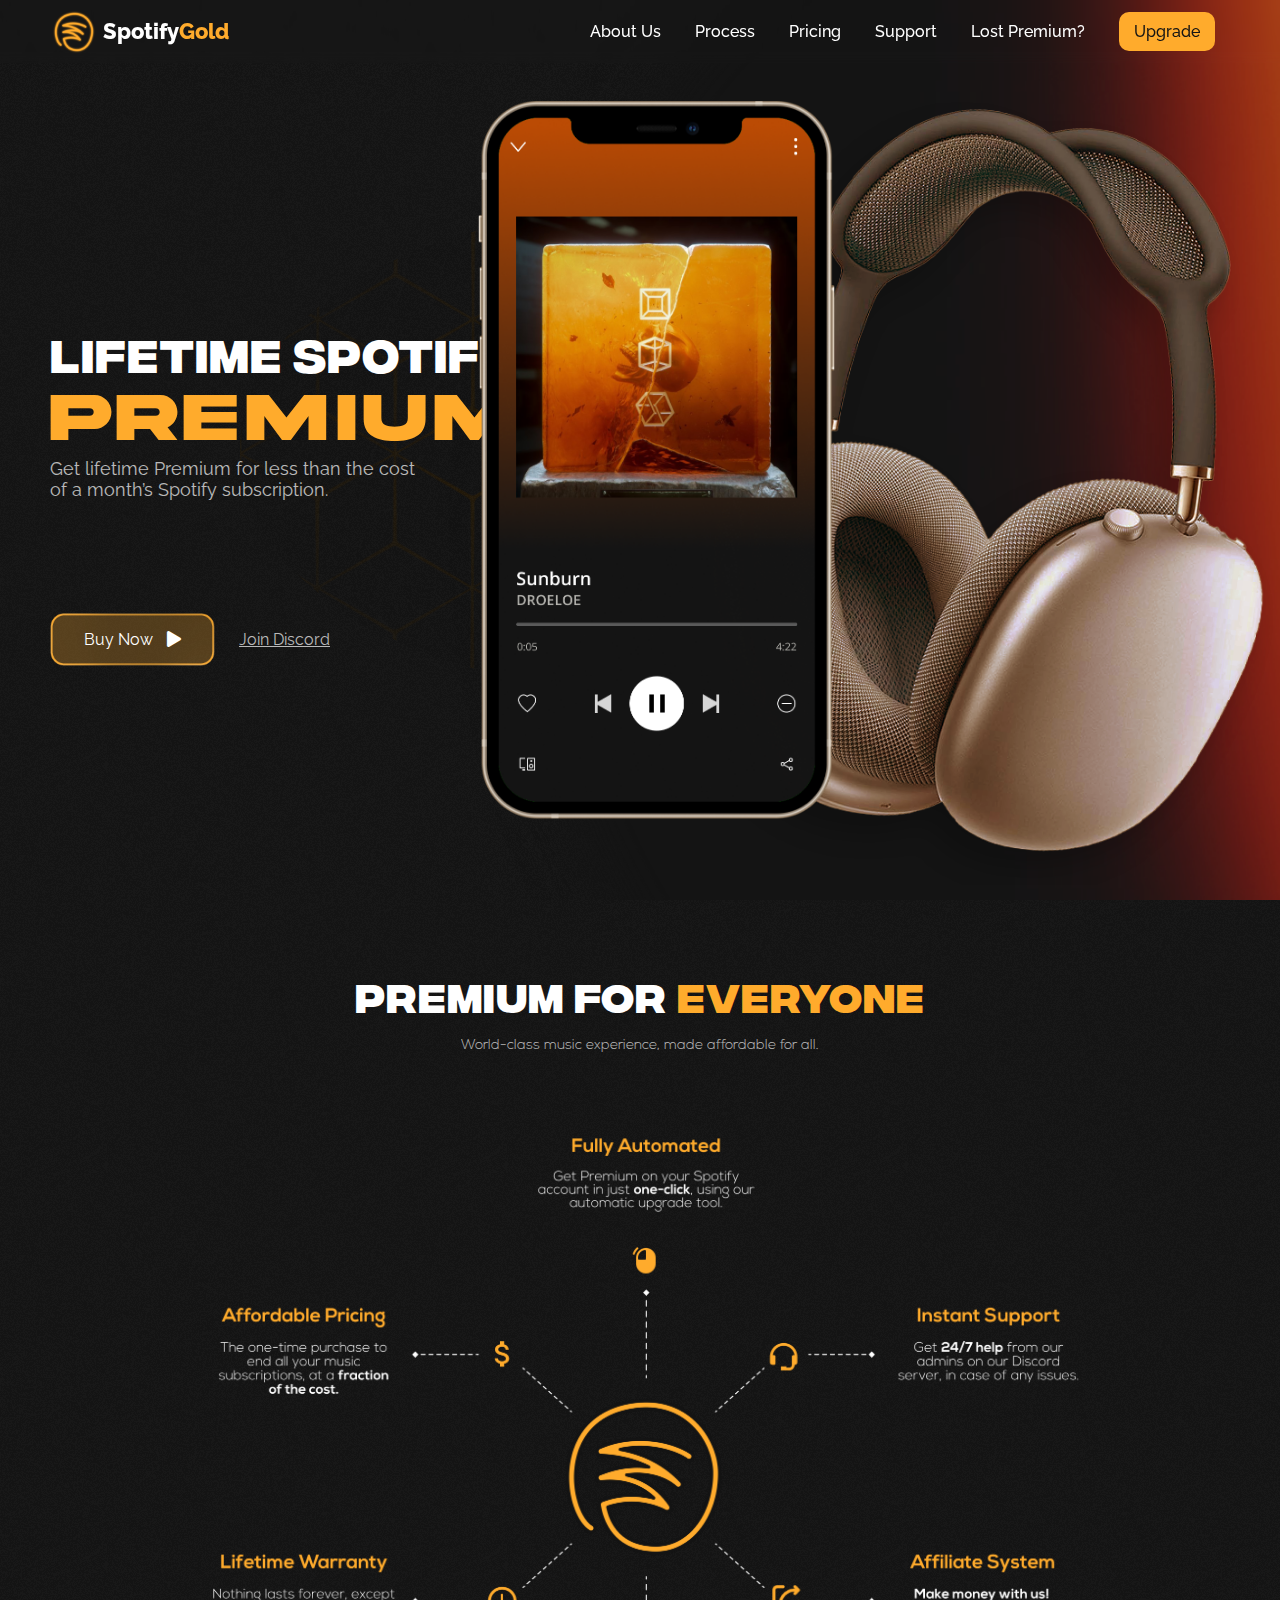
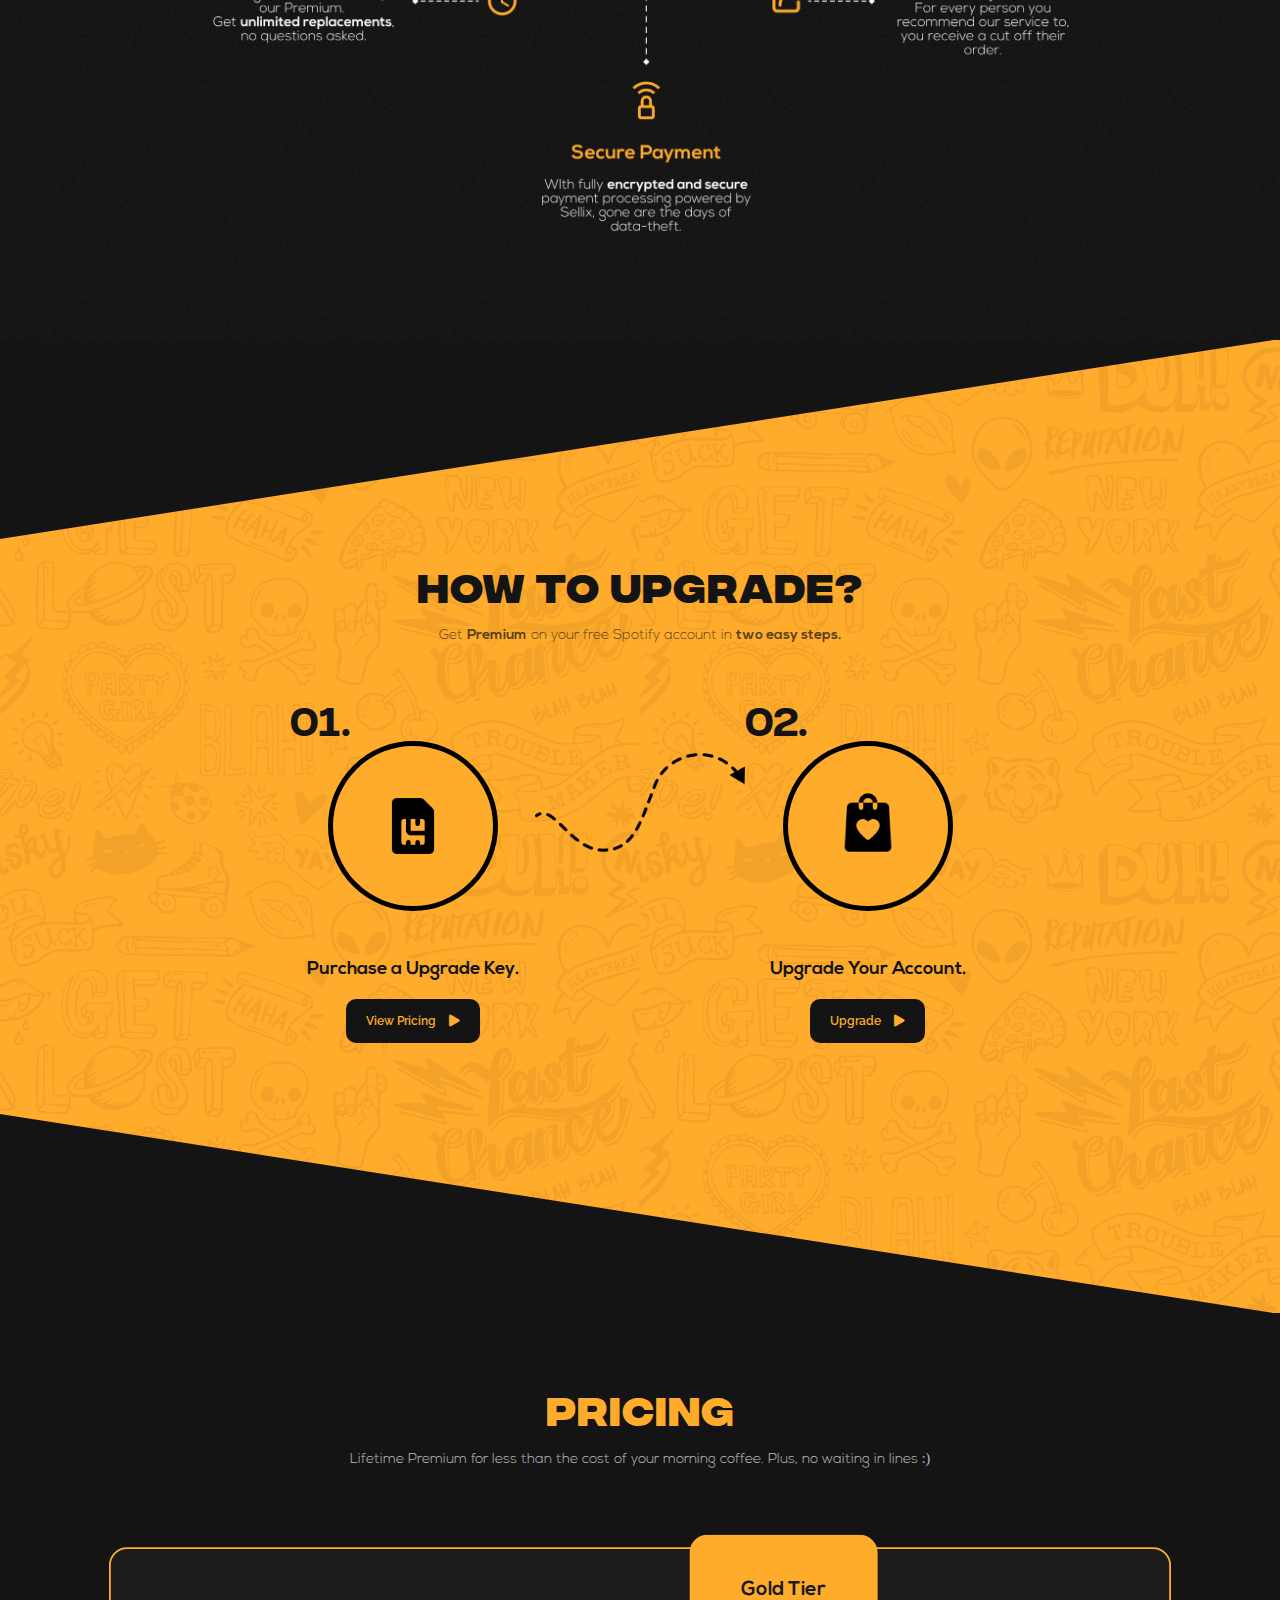
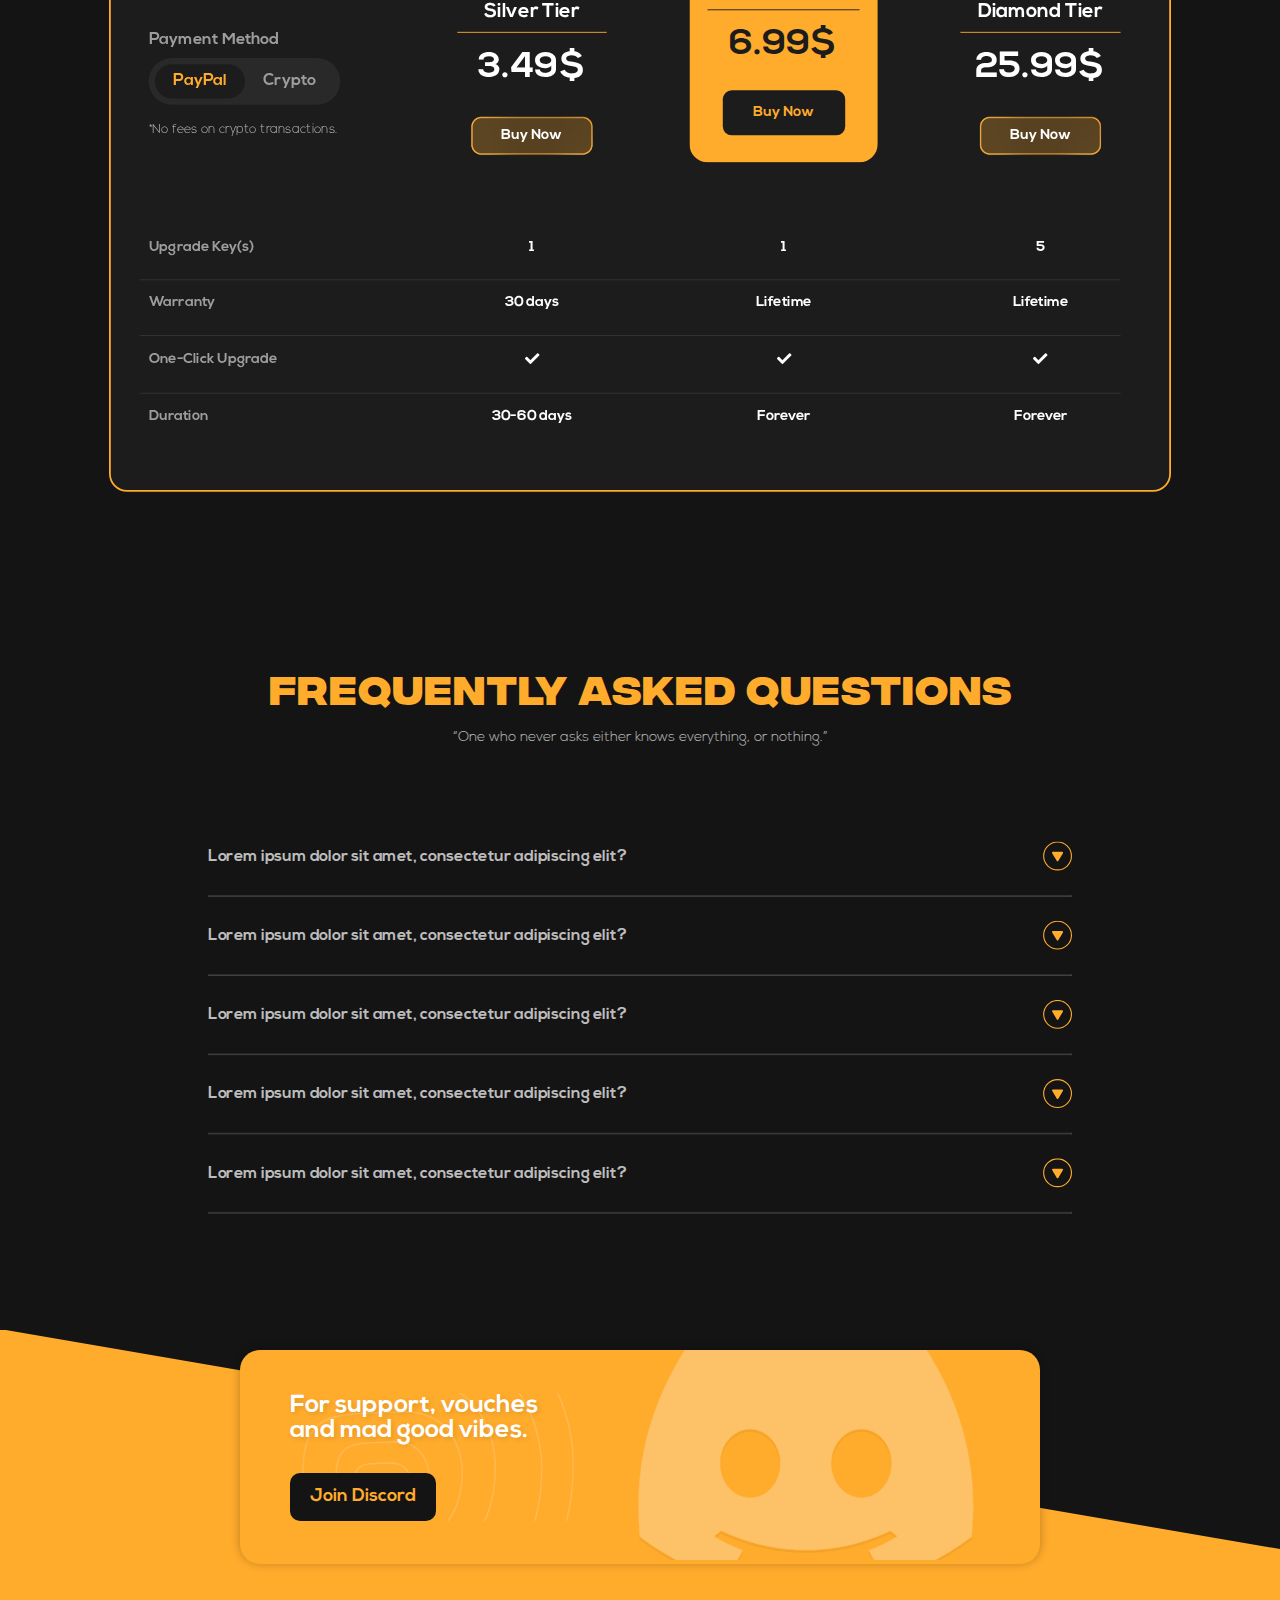
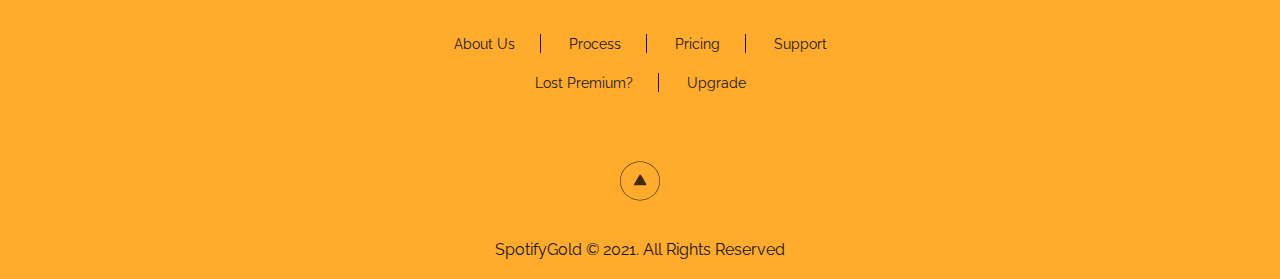
==== index.html @ 772d4c55 "Uploaded source code" ====
<!DOCTYPE html>
<html lang="en">
  <head>
    <meta charset="UTF-8" />
    <meta http-equiv="X-UA-Compatible" content="IE=edge" />
    <meta name="viewport" content="width=device-width, initial-scale=1.0" />
    <title>Landing page</title>
    <link rel="stylesheet" href="./style.css" />
    <link
      rel="stylesheet"
      href="https://cdnjs.cloudflare.com/ajax/libs/font-awesome/5.15.4/css/all.min.css"
      integrity="sha512-1ycn6IcaQQ40/MKBW2W4Rhis/DbILU74C1vSrLJxCq57o941Ym01SwNsOMqvEBFlcgUa6xLiPY/NS5R+E6ztJQ=="
      crossorigin="anonymous"
      referrerpolicy="no-referrer"
    />
    <script
      src="https://cdnjs.cloudflare.com/ajax/libs/jquery/3.6.0/jquery.min.js"
      integrity="sha512-894YE6QWD5I59HgZOGReFYm4dnWc1Qt5NtvYSaNcOP+u1T9qYdvdihz0PPSiiqn/+/3e7Jo4EaG7TubfWGUrMQ=="
      crossorigin="anonymous"
      referrerpolicy="no-referrer"
    ></script>
  </head>
  <body>
    <!-- <div class="loader">
      <div class="loader_inner"></div>
    </div> -->

    <header>
      <div class="wrapper">
        <div class="header">
          <div class="logo">
            <!-- ------- logo svg ------- -->
            <svg
              width="48"
              height="48"
              viewBox="0 0 48 48"
              fill="none"
              xmlns="http://www.w3.org/2000/svg"
              xmlns:xlink="http://www.w3.org/1999/xlink"
            >
              <rect width="48" height="48" fill="url(#pattern0)" />
              <defs>
                <pattern
                  id="pattern0"
                  patternContentUnits="objectBoundingBox"
                  width="1"
                  height="1"
                >
                  <use xlink:href="#image0" transform="scale(0.000925926)" />
                </pattern>
                <image
                  id="image0"
                  width="1080"
                  height="1080"
                  xlink:href="[data-uri]"
                />
              </defs>
            </svg>
            <!-- ---x--- logo svg ---x--- -->
            Spotify <span>Gold</span>
          </div>
          <ul>
            <li><a href="#section-2">About Us</a></li>
            <li><a href="#section-3">Process</a></li>
            <li><a href="#section-4">Pricing</a></li>
            <li><a href="#section-5">Support</a></li>
            <li><a href="./pages/replacement.html">Lost Premium?</a></li>
            <li>
              <a
                href="./pages/upgrade.html"
                class="btn blackText"
                style="color: #141414"
                >Upgrade</a
              >
            </li>
          </ul>
          <div class="bar-btns">
            <i class="fas fa-bars" id="open"></i>
            <i class="fas fa-times" id="close"></i>
          </div>
        </div>
      </div>
    </header>
    <section class="hero">
      <div class="magic"></div>
      <div class="wrapper landing">
        <div class="content">
          <h1>
            lifetime spotify<br />
            <span>premium</span>
          </h1>
          <p>
            Get lifetime Premium for less than the cost <br />
            of a month’s Spotify subscription.
          </p>
          <div class="btn-box">
            <a href="./pages/upgrade.html" class="btn2">
              buy now
              <i class="fas fa-play"></i>
            </a>
            <a href="" class="link">join discord</a>
          </div>
        </div>
        <div id="content">
          <img src="images/mockup.png" id="mockup" alt="" />
          <img src="images/headphone.png" id="headphones" alt="" />
          <div id="grains"></div>
        </div>
      </div>
    </section>
    <!-- <div class="breaker"></div> -->
    <section class="section-2" id="section-2">
      <div class="wrapper">
        <div class="section-header">
          <h2>premium for <span>everyone</span></h2>
          <p>World-class music experience, made affordable for all.</p>
        </div>
        <img class="replace-img" src="./images/About.png" alt="" />
        <div class="content">
          <img src="./images/section2-main.png" alt="" id="section2-logo" />
          <div class="item">
            <img src="./images/headphones.png" alt="" />
            <div class="text">
              <h6>Instant Support</h6>
              <p>
                Get <span>24/7 help</span> from our admins on our Discord
                server, in case of any issues.
              </p>
            </div>
          </div>
          <div class="item">
            <img src="./images/share.png" alt="" />
            <div class="text">
              <h6>Affiliate System</h6>
              <p>
                <span>Make money with us!</span> For every person you recommend
                our service to, you receive a cut off their order.
              </p>
            </div>
          </div>
          <div class="item">
            <img src="./images/block.png" alt="" />
            <div class="text">
              <h6>Secure Payment</h6>
              <p>
                WIth fully <span>encrypted and secure</span> payment processing
                powered by Sellix, gone are the days of data-theft.
              </p>
            </div>
          </div>
          <div class="item">
            <img src="./images/clock.png" alt="" />
            <div class="text">
              <h6>Lifetime Warranty</h6>
              <p>
                Nothing lasts forever, except our Premium. Get
                <span>unlimited replacements,</span> no questions asked.
              </p>
            </div>
          </div>
          <div class="item">
            <img src="./images/dollar.png" alt="" />
            <div class="text">
              <h6>Affordable Pricing</h6>
              <p>
                The one-time purchase to end all your music subscriptions, at a
                <span>fraction of the cost.</span>
              </p>
            </div>
          </div>
          <div class="item">
            <img src="./images/mouse.png" alt="" />

            <div class="text">
              <h6>Fully Automated</h6>
              <p>
                Get Premium on your Spotify account in just
                <span>one-click,</span> using our automatic upgrade tool.
              </p>
            </div>
          </div>
        </div>
      </div>
    </section>
    <section class="section-3" id="section-3">
      <div class="wrapper">
        <div class="section-header">
          <h2>how to upgrade?</h2>
          <p>
            Get <span>Premium</span> on your free Spotify account in
            <span>two easy steps.</span>
          </p>
        </div>
        <div class="content">
          <div class="item">
            <span>01.</span>
            <div class="img-box">
              <img src="./images/SIM Card.png" alt="" />
            </div>
            <div class="text">
              <p>Purchase a Upgrade Key.</p>
              <a href="" class="btn3">
                View Pricing
                <i class="fas fa-play"></i>
              </a>
            </div>
          </div>
          <img id="arrow1" src="./images/Arrow 1.png" />
          <div class="item">
            <span>02.</span>
            <div class="img-box">
              <img src="./images/Shopaholic.png" alt="" />
            </div>
            <div class="text">
              <p>Upgrade Your Account.</p>
              <a href="" class="btn3">
                Upgrade
                <i class="fas fa-play"></i>
              </a>
            </div>
          </div>
        </div>
      </div>
    </section>
    <section class="section-4" id="section-4">
      <div class="wrapper">
        <div class="section-header">
          <h2><span>pricing</span></h2>
          <p>
            Lifetime Premium for less than the cost of your morning coffee.
            Plus, no waiting in lines
            <span style="font-family: calibri">:)</span>
          </p>
        </div>
        <div class="content">
          <table>
            <tr>
              <td>
                <div class="method">
                  <p>Payment Method</p>
                  <div class="choose">
                    <p class="active">PayPal</p>
                    <p>Crypto</p>
                  </div>
                  <p class="fee">*No fees on crypto transactions.</p>
                </div>
              </td>
              <td>
                <div class="item paypal show">
                  <p>Silver Tier</p>
                  <span>3.49$</span>
                  <a href="" class="btn2">Buy Now</a>
                </div>
                <div class="item crypto">
                  <p>Silver Tier</p>
                  <span>0.001B</span>
                  <a href="" class="btn2">Buy Now</a>
                </div>
              </td>
              <td>
                <div class="item paypal active show">
                  <p>Gold Tier</p>
                  <span>6.99$</span>
                  <a href="" class="btn2">Buy Now</a>
                </div>
                <div class="item crypto active">
                  <p>Gold Tier</p>
                  <span>0.01B</span>
                  <a href="" class="btn2">Buy Now</a>
                </div>
              </td>
              <td>
                <div class="item paypal show">
                  <p>Diamond Tier</p>
                  <span>25.99$</span>
                  <a href="" class="btn2">Buy Now</a>
                </div>
                <div class="item crypto">
                  <p>Diamond Tier</p>
                  <span>0.1B</span>
                  <a href="" class="btn2">Buy Now</a>
                </div>
              </td>
            </tr>
            <tr>
              <td>Upgrade Key(s)</td>
              <td>1</td>
              <td>1</td>
              <td>5</td>
            </tr>
            <tr>
              <td>Warranty</td>
              <td>30 days</td>
              <td>Lifetime</td>
              <td>Lifetime</td>
            </tr>
            <tr>
              <td>One-Click Upgrade</td>
              <td>
                <i class="fas fa-check"></i>
              </td>
              <td>
                <i class="fas fa-check"></i>
              </td>
              <td>
                <i class="fas fa-check"></i>
              </td>
            </tr>
            <tr>
              <td>Duration</td>
              <td>30-60 days</td>
              <td>Forever</td>
              <td>Forever</td>
            </tr>
          </table>
        </div>
      </div>
    </section>
    <section class="section-5" id="section-5">
      <div class="wrapper">
        <div class="section-header">
          <h2><span>frequently asked questions</span></h2>
          <p>“One who never asks either knows everything, or nothing.”</p>
        </div>
        <div class="content">
          <div class="item">
            <div class="title">
              <p>Lorem ipsum dolor sit amet, consectetur adipiscing elit?</p>
              <div class="buttons dropDownBtns1">
                <svg
                  class="show"
                  width="37"
                  height="37"
                  viewBox="0 0 37 37"
                  fill="none"
                  xmlns="http://www.w3.org/2000/svg"
                >
                  <path
                    d="M18.0631 24.4936C18.4693 25.1724 19.4157 25.1724 19.8219 24.4936L25.7284 14.6217C26.1601 13.9002 25.6635 12.9644 24.849 12.9644L13.036 12.9644C12.2215 12.9644 11.7249 13.9002 12.1566 14.6217L18.0631 24.4936Z"
                    fill="#FFAB2C"
                  />
                  <circle
                    cx="18.9425"
                    cy="18.0575"
                    r="17.363"
                    stroke="#FFAB2C"
                    stroke-width="1.38904"
                  />
                </svg>
                <svg
                  width="37"
                  height="37"
                  viewBox="0 0 37 37"
                  fill="none"
                  xmlns="http://www.w3.org/2000/svg"
                >
                  <path
                    d="M19.8226 12.1544C19.4165 11.4756 18.47 11.4756 18.0639 12.1544L12.1573 22.0262C11.7256 22.7477 12.2222 23.6836 13.0367 23.6836H24.8498C25.6643 23.6836 26.1608 22.7477 25.7291 22.0262L19.8226 12.1544Z"
                    fill="#FFAB2C"
                  />
                  <circle
                    cx="18.9425"
                    cy="18.5907"
                    r="17.363"
                    stroke="#FFAB2C"
                    stroke-width="1.38904"
                  />
                </svg>
              </div>
            </div>
            <div id="myDropDown1" class="dropdown-content">
              <p>
                Lorem ipsum dolor sit amet, consectetur adipisicing elit. Odio,
                optio suscipit, ullam possimus vero quibusdam dignissimos, rem
                doloremque cum nobis minima alias sunt labore ratione id
                explicabo! Quasi, nostrum eligendi.
              </p>
            </div>
          </div>
          <hr class="faqBreak" />
          <div class="item">
            <div class="title">
              <p>Lorem ipsum dolor sit amet, consectetur adipiscing elit?</p>
              <div class="buttons dropDownBtns2">
                <svg
                  class="show"
                  width="37"
                  height="37"
                  viewBox="0 0 37 37"
                  fill="none"
                  xmlns="http://www.w3.org/2000/svg"
                >
                  <path
                    d="M18.0631 24.4936C18.4693 25.1724 19.4157 25.1724 19.8219 24.4936L25.7284 14.6217C26.1601 13.9002 25.6635 12.9644 24.849 12.9644L13.036 12.9644C12.2215 12.9644 11.7249 13.9002 12.1566 14.6217L18.0631 24.4936Z"
                    fill="#FFAB2C"
                  />
                  <circle
                    cx="18.9425"
                    cy="18.0575"
                    r="17.363"
                    stroke="#FFAB2C"
                    stroke-width="1.38904"
                  />
                </svg>
                <svg
                  width="37"
                  height="37"
                  viewBox="0 0 37 37"
                  fill="none"
                  xmlns="http://www.w3.org/2000/svg"
                >
                  <path
                    d="M19.8226 12.1544C19.4165 11.4756 18.47 11.4756 18.0639 12.1544L12.1573 22.0262C11.7256 22.7477 12.2222 23.6836 13.0367 23.6836H24.8498C25.6643 23.6836 26.1608 22.7477 25.7291 22.0262L19.8226 12.1544Z"
                    fill="#FFAB2C"
                  />
                  <circle
                    cx="18.9425"
                    cy="18.5907"
                    r="17.363"
                    stroke="#FFAB2C"
                    stroke-width="1.38904"
                  />
                </svg>
              </div>
            </div>
            <div id="myDropDown2" class="dropdown-content">
              <p>
                Lorem ipsum dolor sit amet, consectetur adipisicing elit. Odio,
                optio suscipit, ullam possimus vero quibusdam dignissimos, rem
                doloremque cum nobis minima alias sunt labore ratione id
                explicabo! Quasi, nostrum eligendi.
              </p>
            </div>
          </div>
          <hr class="faqBreak" />
          <div class="item">
            <div class="title">
              <p>Lorem ipsum dolor sit amet, consectetur adipiscing elit?</p>
              <div class="buttons dropDownBtns3">
                <svg
                  class="show"
                  width="37"
                  height="37"
                  viewBox="0 0 37 37"
                  fill="none"
                  xmlns="http://www.w3.org/2000/svg"
                >
                  <path
                    d="M18.0631 24.4936C18.4693 25.1724 19.4157 25.1724 19.8219 24.4936L25.7284 14.6217C26.1601 13.9002 25.6635 12.9644 24.849 12.9644L13.036 12.9644C12.2215 12.9644 11.7249 13.9002 12.1566 14.6217L18.0631 24.4936Z"
                    fill="#FFAB2C"
                  />
                  <circle
                    cx="18.9425"
                    cy="18.0575"
                    r="17.363"
                    stroke="#FFAB2C"
                    stroke-width="1.38904"
                  />
                </svg>
                <svg
                  width="37"
                  height="37"
                  viewBox="0 0 37 37"
                  fill="none"
                  xmlns="http://www.w3.org/2000/svg"
                >
                  <path
                    d="M19.8226 12.1544C19.4165 11.4756 18.47 11.4756 18.0639 12.1544L12.1573 22.0262C11.7256 22.7477 12.2222 23.6836 13.0367 23.6836H24.8498C25.6643 23.6836 26.1608 22.7477 25.7291 22.0262L19.8226 12.1544Z"
                    fill="#FFAB2C"
                  />
                  <circle
                    cx="18.9425"
                    cy="18.5907"
                    r="17.363"
                    stroke="#FFAB2C"
                    stroke-width="1.38904"
                  />
                </svg>
              </div>
            </div>
            <div id="myDropDown3" class="dropdown-content">
              <p>
                Lorem ipsum dolor sit amet, consectetur adipisicing elit. Odio,
                optio suscipit, ullam possimus vero quibusdam dignissimos, rem
                doloremque cum nobis minima alias sunt labore ratione id
                explicabo! Quasi, nostrum eligendi.
              </p>
            </div>
          </div>
          <hr class="faqBreak" />
          <div class="item">
            <div class="title">
              <p>Lorem ipsum dolor sit amet, consectetur adipiscing elit?</p>
              <div class="buttons dropDownBtns4">
                <svg
                  class="show"
                  width="37"
                  height="37"
                  viewBox="0 0 37 37"
                  fill="none"
                  xmlns="http://www.w3.org/2000/svg"
                >
                  <path
                    d="M18.0631 24.4936C18.4693 25.1724 19.4157 25.1724 19.8219 24.4936L25.7284 14.6217C26.1601 13.9002 25.6635 12.9644 24.849 12.9644L13.036 12.9644C12.2215 12.9644 11.7249 13.9002 12.1566 14.6217L18.0631 24.4936Z"
                    fill="#FFAB2C"
                  />
                  <circle
                    cx="18.9425"
                    cy="18.0575"
                    r="17.363"
                    stroke="#FFAB2C"
                    stroke-width="1.38904"
                  />
                </svg>
                <svg
                  width="37"
                  height="37"
                  viewBox="0 0 37 37"
                  fill="none"
                  xmlns="http://www.w3.org/2000/svg"
                >
                  <path
                    d="M19.8226 12.1544C19.4165 11.4756 18.47 11.4756 18.0639 12.1544L12.1573 22.0262C11.7256 22.7477 12.2222 23.6836 13.0367 23.6836H24.8498C25.6643 23.6836 26.1608 22.7477 25.7291 22.0262L19.8226 12.1544Z"
                    fill="#FFAB2C"
                  />
                  <circle
                    cx="18.9425"
                    cy="18.5907"
                    r="17.363"
                    stroke="#FFAB2C"
                    stroke-width="1.38904"
                  />
                </svg>
              </div>
            </div>
            <div id="myDropDown4" class="dropdown-content">
              <p>
                Lorem ipsum dolor sit amet, consectetur adipisicing elit. Odio,
                optio suscipit, ullam possimus vero quibusdam dignissimos, rem
                doloremque cum nobis minima alias sunt labore ratione id
                explicabo! Quasi, nostrum eligendi.
              </p>
            </div>
          </div>
          <hr class="faqBreak" />
          <div class="item">
            <div class="title">
              <p>Lorem ipsum dolor sit amet, consectetur adipiscing elit?</p>
              <div class="buttons dropDownBtns5">
                <svg
                  class="show"
                  width="37"
                  height="37"
                  viewBox="0 0 37 37"
                  fill="none"
                  xmlns="http://www.w3.org/2000/svg"
                >
                  <path
                    d="M18.0631 24.4936C18.4693 25.1724 19.4157 25.1724 19.8219 24.4936L25.7284 14.6217C26.1601 13.9002 25.6635 12.9644 24.849 12.9644L13.036 12.9644C12.2215 12.9644 11.7249 13.9002 12.1566 14.6217L18.0631 24.4936Z"
                    fill="#FFAB2C"
                  />
                  <circle
                    cx="18.9425"
                    cy="18.0575"
                    r="17.363"
                    stroke="#FFAB2C"
                    stroke-width="1.38904"
                  />
                </svg>
                <svg
                  width="37"
                  height="37"
                  viewBox="0 0 37 37"
                  fill="none"
                  xmlns="http://www.w3.org/2000/svg"
                >
                  <path
                    d="M19.8226 12.1544C19.4165 11.4756 18.47 11.4756 18.0639 12.1544L12.1573 22.0262C11.7256 22.7477 12.2222 23.6836 13.0367 23.6836H24.8498C25.6643 23.6836 26.1608 22.7477 25.7291 22.0262L19.8226 12.1544Z"
                    fill="#FFAB2C"
                  />
                  <circle
                    cx="18.9425"
                    cy="18.5907"
                    r="17.363"
                    stroke="#FFAB2C"
                    stroke-width="1.38904"
                  />
                </svg>
              </div>
            </div>
            <div id="myDropDown5" class="dropdown-content">
              <p>
                Lorem ipsum dolor sit amet, consectetur adipisicing elit. Odio,
                optio suscipit, ullam possimus vero quibusdam dignissimos, rem
                doloremque cum nobis minima alias sunt labore ratione id
                explicabo! Quasi, nostrum eligendi.
              </p>
            </div>
          </div>
          <hr class="faqBreak" />
        </div>
      </div>
    </section>
    <footer id="footer">
      <div class="wrapper">
        <div class="top-content">
          <div class="part">
            <p>For support, vouches and mad good vibes.</p>
            <a href="" class="btn3">join discord</a>
          </div>
          <div class="part">
            <img src="./images/discord-logo.png" alt="" />
          </div>
        </div>
        <div class="content">
          <ul>
            <li><a href="#section-2">about us</a></li>
            <li><a href="#section-3">process</a></li>
            <li><a href="#section-4">pricing</a></li>
            <li><a href="#section-5">support</a></li>
          </ul>
          <ul>
            <li><a href="./pages/replacement.html">lost premium?</a></li>
            <li><a href="./pages/upgrade.html">upgrade</a></li>
          </ul>
          <div class="scroll-up">
            <svg
              width="25"
              height="22"
              viewBox="0 0 25 22"
              fill="none"
              xmlns="http://www.w3.org/2000/svg"
            >
              <path
                d="M14.0827 0.930428C13.3517 -0.310143 11.6483 -0.310143 10.9173 0.930428L0.286682 18.9712C-0.490267 20.2897 0.403449 22 1.86939 22L23.1306 22C24.5965 22 25.4903 20.2897 24.7133 18.9712L14.0827 0.930428Z"
                fill="black"
                fill-opacity="0.75"
              />
            </svg>
          </div>
          <div class="copyright">
            <p>SpotifyGold © 2021. All Rights Reserved</p>
          </div>
        </div>
      </div>
    </footer>

    <script src="./app.js"></script>
    <script src="./scripts/index.js"></script>
  </body>
</html>
---- style.css ----
@import url("https://fonts.googleapis.com/css2?family=Raleway:wght@300;400;500;600;700;800;900&display=swap");
@import url(./css/fonts.css);
* {
  margin: 0;
  padding: 0;
  box-sizing: border-box;
  scroll-behavior: smooth;
}

:root {
  --nexa-light: "nexa-light", sans-serif;
  --nexa-bold: "nexa-bold", sans-serif;
  --akira: "akira", sans-serif;
  --integral-regular: "integral-regular", sans-serif;
  --integral-bold: "integral-bold", sans-serif;
  --raleway: "Raleway", sans-serif;

  /* colors */

  --main-orange: #ffab2c;
  --black: #141414; /* background color */
  --white: #ffffff;
  --gray: #bababa;
  --dark-gray: #292929;
  --very-dark-gray: #1c1c1c;
}
.landing {
  display: flex;
}
.wrapper {
  width: 100%;
  max-width: 1300px;
  margin: 0 auto;
  padding: 20px 50px;
}
#mockup {
  height: 80%;
  position: absolute;
  top: 100px;
  right: 250px;
  z-index: 2;
}
#headphones {
  height: 90%;
  position: absolute;
  top: 75px;
  right: -50px;
}
.breaker {
  background-color: var(--main-orange);
  width: 100%;
  height: 10px;
}
#grains {
  height: 350%;
  position: absolute;
  top: -50vh;
  right: -50vw;
  width: 200%;
  opacity: 0.02;
  background-image: url(images/grains.png);
  animation: grain 6s steps(10) infinite;
  z-index: -1;
}
@keyframes grain {
  0% {
    -webkit-transform: translate(10%, -15%);
    transform: translate(10%, -15%);
  }
  10% {
    -webkit-transform: translate(-10%, -15%);
    transform: translate(-10%, -15%);
  }
  10% {
    -webkit-transform: translate(10%, -5%);
    transform: translate(10%, -5%);
  }
  30% {
    -webkit-transform: translate(-10%, -5%);
    transform: translate(-10%, -5%);
  }
  40% {
    -webkit-transform: translate(10%, 5%);
    transform: translate(10%, 5%);
  }
  50% {
    -webkit-transform: translate(-10%, 5%);
    transform: translate(-10%, 5%);
  }
  60% {
    -webkit-transform: translate(10%, 15%);
    transform: translate(10%, 15%);
  }
  70% {
    -webkit-transform: translate(-10%, 15%);
    transform: translate(-10%, 15%);
  }
  80% {
    -webkit-transform: translate(10%, 5%);
    transform: translate(10%, 5%);
  }
  90% {
    -webkit-transform: translate(-10%, 5%);
    transform: translate(-10%, 5%);
  }
  to {
    -webkit-transform: translate(10%, -5%);
    transform: translate(20%, -5%);
  }
}
body {
  background-color: var(--black);
  color: var(--white);
  font-family: var(--raleway);
  overflow-x: hidden;
}

ul {
  list-style: none;
}

a {
  text-decoration: none;
  color: var(--white);
}

.btn {
  display: inline-block;
  padding: 10px 15px;
  background-color: var(--main-orange);
  border-radius: 10px;
  text-align: center;
  text-transform: capitalize;
  font-size: 1.25rem; /* 20px */
  color: var(--black);
}

.btn2 {
  display: inline-block;
  padding: 17px 34px;
  border-radius: 10px;
  text-align: center;
  text-transform: capitalize;
  font-size: 18px;
  background-image: url(./images/btn-background.png);
  background-position: center;
  background-repeat: no-repeat;
  background-size: contain;
}

.link {
  display: inline-block;
  color: var(--gray);
  text-decoration: underline;
  text-transform: capitalize;
  font-size: 18px;
  margin-top: 30px;
  font-weight: 400;
  padding-left: 20px;
}

section {
  padding: 50px 0;
}

.section-header {
  text-align: center;
  margin-bottom: 50px;
}

.section-header h2 {
  font-size: 50px;
  font-family: var(--integral-bold);
  letter-spacing: 1px;
}

.section-header h2 span {
  color: var(--main-orange);
}

.section-header p {
  font-size: 16px;
  font-family: var(--nexa-light);
  opacity: 0.7;
  margin-top: 20px;
}

/* magic */

.magic {
  z-index: 5;
  position: absolute;
  top: calc(50% - 15rem);
  left: calc(50% - 25rem);
  width: 50rem;
  height: 30rem;
  background: url("./images/hero.png") 50% 50% no-repeat fixed;
  background-size: cover;
  border-radius: 50%;
  z-index: -1;
  box-shadow: 0 0px 500px 90px var(--black) inset;
}

/* end of magic */

/* Preloader */

.loader {
  background: none repeat scroll 0 0 black;
  position: fixed;
  bottom: 0;
  left: 0;
  right: 0;
  top: 0;
  width: 100%;
  height: 100%;
  z-index: 9999;
  animation-name: fadeOut;
  animation-delay: 3s;
  animation-duration: 1s;
  animation-fill-mode: forwards;
}

.loader .loader_inner {
  background-image: url("./images/preloader-min.gif");
  background-size: cover;
  background-repeat: no-repeat;
  background-position: center center;
  background-color: rgb(0, 0, 0);
  height: 250px;
  width: 250px;
  transform: translate(-50%, -50%);
  left: 50%;
  top: 50%;
  position: absolute;
  opacity: 0;
  animation-name: reveal;
  animation-delay: 0.5s;
  animation-duration: 1s;
  border-radius: 50%;
  animation-fill-mode: forwards;
  -moz-box-shadow: 1px 2px 3px rgba(0, 0, 0, 0.774);
  -webkit-box-shadow: 1px 2px 3px rgba(0, 0, 0, 0.774);
  box-shadow: 1px 2px 3px rgba(0, 0, 0, 0.774);
}

@keyframes fadeOut {
  0% {
    opacity: 0.95;
  }
  100% {
    opacity: 0;
    display: none;
    z-index: -1;
  }
}

@keyframes reveal {
  0% {
    opacity: 0;
  }
  100% {
    opacity: 0.95;
  }
}

/* ------- header ------- */

header {
  position: fixed;
  display: flex;
  align-items: center;
  width: 100%;
  height: 7vh;
  background-color: var(--black);
  z-index: 10;
  backdrop-filter: blur(5px);
}

@supports (
  (-webkit-backdrop-filter: blur(5px)) or (backdrop-filter: blur(5px))
) {
  header {
    background-color: rgba(255, 255, 255, 0);
    -webkit-backdrop-filter: blur(5px);
    backdrop-filter: blur(5px);
  }
}
@supports not (
  (-webkit-backdrop-filter: blur(5px)) or (backdrop-filter: blur(5px))
) {
  header {
    background-color: #141414e0;
  }
}

header .header {
  display: flex;
  align-items: center;
  justify-content: space-between;
}

header .header .logo {
  display: flex;
  align-items: center;
  font-size: 1.35rem;
  font-weight: 800;
  cursor: pointer;
}

header .header .logo svg {
  margin-right: 5px;
}

header .header .logo span {
  color: var(--main-orange);
}

header .header ul li {
  display: inline-block;
  margin: 0 15px;
}

header .header ul li a {
  font-weight: 500;
  font-size: 16px;
  color: var(--white);
  text-transform: capitalize;
}

header .header .bar-btns {
  display: none;
}

header .header .bar-btns i {
  font-size: 30px;
  cursor: pointer;
  display: none;
}

/* ---x--- header ---x--- */

/* ------- hero ------- */

.hero {
  background-image: url(./images/leak.png);
  background-repeat: no-repeat;
  background-size: cover;
  background-position: center;
  width: 100%;
  min-height: 100vh;
  display: flex;
  align-items: center;
  justify-content: center;
}

.hero .content {
  width: 700px;
  margin: 0 0;
  transform: translateY(5vh);
}

.hero .content h1 {
  font-size: 40px;
  text-transform: uppercase;
  font-family: var(--integral-bold);
  letter-spacing: 1px;
}

.hero .content h1 span {
  font-size: 61px;
  font-family: var(--akira);
  color: var(--main-orange);
}

.hero .content p {
  opacity: 0.7;
}

.hero .content .btn-box {
  margin-top: 100px;
}

.hero .content .btn-box .btn2 {
  padding: 17px 34px;
}

.hero .content .btn-box .btn2 i {
  margin-left: 10px;
  font-size: 16px;
}

/* ---x--- hero ---x--- */

/* --------- section 2 --------- */

.section-2 {
  position: relative;
}

.arrows {
  position: absolute;
  top: 50%;
  left: 50%;
  width: 200px;
  height: 200px;
  transform: translate(-50%, 0);
}

.arrows .arrows-box {
  position: relative;
  width: 100%;
  height: 100%;
  background-color: seagreen;
}
#arrow1 {
  width: 30%;
  top: -90px;
  position: relative;
}
.arrows .arrows-box span {
  position: absolute;
  width: 50px;
  height: 50px;
  display: flex;
  align-items: center;
  justify-content: center;
}

.section-2 .content {
  display: flex;
  align-items: center;
  justify-content: center;
  position: relative;
  padding: 300px 0;
  display: none;
}

.section-2 .replace-img {
  display: block;
  margin: 0 auto;
  width: 80%;
}

.section-2 .content img {
  width: 200px;
}

.section-2 .content .item {
  width: 350px;
  text-align: center;
  display: flex;
  align-items: center;
  justify-content: space-between;
  position: absolute;
  transform: translate(-50%, -50%);
}

.section-2 .content .item:nth-child(2) {
  top: 30%;
  left: calc(100% - 350px);
}

.section-2 .content .item:nth-child(3) {
  top: 70%;
  left: calc(100% - 350px);
}

.section-2 .content .item:nth-child(4) {
  top: calc(100% - 100px);
  left: 50%;
  flex-direction: column;
}
.section-2 .content .item:nth-child(4) img {
  margin-bottom: 30px;
}

.section-2 .content .item:nth-child(5) {
  top: 70%;
  left: calc(0% + 350px);
  flex-direction: row-reverse;
}

.section-2 .content .item:nth-child(6) {
  top: 30%;
  left: calc(0% + 350px);
  flex-direction: row-reverse;
}
.section-2 .content .item:nth-child(6) img {
  width: 25px;
}

.section-2 .content .item:nth-child(7) {
  top: calc(0% + 100px);
  left: 50%;
  flex-direction: column-reverse;
}
.section-2 .content .item:nth-child(7) img {
  margin-top: 30px;
}

.section-2 .content .item img {
  width: 40px;
}

.section-2 .content .item .text {
  width: 250px;
}

.section-2 .content .item .text h6 {
  color: var(--main-orange);
  font-size: 20px;
  font-weight: 800;
}

.section-2 .content .item .text p {
  opacity: 0.7;
  font-weight: 300;
}

.section-2 .content .item .text p span {
  opacity: 1;
  font-weight: 700;
}

/* ----x---- section 2 ----x---- */

/* --------- section 3 --------- */

.section-3 {
  background-color: var(--main-orange);
  background-image: url(./images/section-3-background.png);
  background-repeat: no-repeat;
  background-position: center;
  background-size: cover;
  padding: 200px 0;
  position: relative;
  overflow: hidden;
}

.section-3::before,
.section-3::after {
  content: "";
  position: absolute;
  left: 0;
  width: 0;
  height: 0;
}
.section-3::before {
  top: 0;
  border-top: 200px solid var(--black);
  border-right: 100vw solid transparent;
  transform: translateY(-1px);
}
.section-3::after {
  top: 100%;
  border-bottom: 200px solid var(--black);
  border-right: 100vw solid transparent;
  transform: translateY(calc(-100% - -1px));
}

.section-3 .section-header h2 {
  color: var(--black);
}
.section-3 .section-header h2 span {
  color: var(--white);
}

.section-3 .section-header p {
  color: var(--black);
}
.section-3 .section-header p span {
  font-family: var(--nexa-bold);
}

.section-3 .content {
  display: flex;
  align-items: center;
  justify-content: space-between;
  width: 900px;
  margin: 0 auto;
}

.section-3 .content .item {
  width: 300px;
  color: var(--black);
}

.section-3 .content .item span {
  font-family: var(--integral-regular);
  font-size: 40px;
}

.section-3 .content .item .img-box {
  width: 200px;
  height: 200px;
  margin: 0 auto;
  border: 5px solid black;
  border-radius: 100%;
  display: flex;
  align-items: center;
  justify-content: center;
  background-color: #ffab2c;
}

.section-3 .content .item .img-box img {
  width: 100px;
}

.section-3 .content .item .text {
  text-align: center;
  margin: 50px 0;
}

.section-3 .content .item .text p {
  font-family: var(--nexa-bold);
  font-size: 20px;
}

.section-3 .content .item .text a {
  font-weight: 600;
  font-size: 14px;
  margin-top: 20px;
}

.section-3 .content .item .text a i {
  margin-left: 10px;
}

.btn3 {
  display: inline-block;
  padding: 15px 20px;
  background-color: var(--black);
  color: var(--main-orange);
  border-radius: 10px;
}

/* ----x---- section 3 ----x---- */

/* --------- section 4 --------- */

.section-4 .content {
  border: 2px solid var(--main-orange);
  border-radius: 20px;
  padding: 0 0px;
  transform: scale(0.9, 0.9);
  background-color: var(--very-dark-gray);
}

.section-4 .content table tr td .method {
  display: flex;
  flex-direction: column;
  justify-content: center;
}

.section-4 .content table tr td .method p {
  font-family: var(--nexa-bold);
  font-size: 18px;
}

.section-4 .content table tr td .method .fee {
  font-family: var(--nexa-light);
  color: #b8b8b8;
  margin-top: 20px;
  font-size: 14px;
}

.section-4 .content table tr td .method .choose {
  display: flex;
  align-items: center;
  margin-top: 10px;
  padding: 7px;
  background-color: var(--dark-gray);
  border-radius: 50px;
  width: max-content;
  width: fit-content;
}

.section-4 .content table tr td .method .choose p {
  padding: 10px 20px;
  border-radius: 50px;
  cursor: pointer;
  font-size: 18px;
}
.section-4 .content table tr td .method .choose p.active {
  background-color: #1c1c1c;
  color: var(--main-orange);
}

/* ----- */

.section-4 .content table tr td .item {
  display: flex;
  flex-direction: column;
  justify-content: center;
  align-items: center;
  padding: 22px 10px;
  border-radius: 20px;
  text-align: center;
  display: none;
}

.section-4 .content table tr td .item.show {
  display: flex;
}

.section-4 .content table tr td .item.active {
  background-color: var(--main-orange);
  color: var(--very-dark-gray);
  padding: 50px 20px 20px 20px;
  transform: translateY(-40px);
}

.section-4 .content table tr td .item p {
  font-family: var(--nexa-bold);
  font-size: 22px;
  position: relative;
  padding-bottom: 10px;
  width: 100%;
  margin-bottom: 20px;
}

.section-4 .content table tr td .item p::after {
  content: "";
  position: absolute;
  top: 100%;
  left: 0;
  width: 100%;
  height: 1px;
  background-color: var(--main-orange);
}

.section-4 .content table tr td .item.active p::after {
  background-color: var(--very-dark-gray);
}

.section-4 .content table tr td .item span {
  font-size: 40px;
  font-family: var(--nexa-bold);
}

.section-4 .content table tr td .item .btn2 {
  margin: 30px 0 10px 0;
  font-family: var(--nexa-bold);
}

.section-4 .content table tr td .item.active .btn2 {
  background-image: none;
  background-color: var(--very-dark-gray);
  color: var(--main-orange);
}

/* ----------------------- */

.section-4 .content table {
  margin-bottom: 50px;
  width: 100%;
}

.section-4 .content table tr {
  position: relative;
}

.section-4 .content table tr td {
  font-size: 16px;
  font-family: var(--nexa-bold);
  color: #9d9d9d;
  padding: 22px 40px;
}

.section-4 .content table tr:nth-child(2)::after,
.section-4 .content table tr:nth-child(3)::after,
.section-4 .content table tr:nth-child(4)::after {
  content: "";
  position: absolute;
  top: 110%;
  left: 0;
  width: 93%;
  height: 1px;
  background-color: #353535;
  margin-left: 30px;
  margin-right: 30px;
}

.section-4 .content table tr td:nth-child(2),
.section-4 .content table tr td:nth-child(3),
.section-4 .content table tr td:nth-child(4) {
  text-align: center;
  color: var(--white);
}

/* ----x---- section 4 ----x---- */

/* --------- section 5 --------- */

.section-5 .content {
  padding: 0 50px;
  transform: scale(0.8, 0.8);
  color: #ffffffba;
}
.faqBreak {
  opacity: 0.25;
}
.section-5 .content .item {
  margin: 30px 0;
  position: relative;
}

.section-5 .content .item.active {
  height: 70px;
}

.section-5 .content .item .title {
  display: flex;
  align-items: center;
  justify-content: space-between;
  position: relative;
}

.section-5 .content .item .title p {
  font-family: var(--nexa-bold);
  font-size: 22px;
}

.section-5 .content .item .title .buttons {
  border: none;
  background-color: transparent;
  cursor: pointer;
}

.section-5 .content .item .title .buttons svg {
  display: none;
}

.section-5 .content .item .title .buttons svg.show {
  display: block;
}

.section-5 .content .item .dropdown-content {
  padding-right: 40px;
  margin-top: 20px;
  position: absolute;
  top: 0;
  left: 0;
  transition: all 0.3s;
  opacity: 0;
}

.section-5 .content .item .dropdown-content.show {
  opacity: 1;
  top: 20px;
}

.section-5 .content .item .dropdown-content p {
  font-family: var(--nexa-light);
  font-size: 18px;
  color: #e1e1e1;
  opacity: 0.7;
}

/* ----x---- section 5 ----x---- */

/* --------- footer --------- */

footer {
  background-color: var(--main-orange);
  position: relative;
  overflow: hidden;
}

footer::before {
  content: "";
  position: absolute;
  top: 0;
  left: 0;
  width: 0;
  height: 0;
  border-top: 220px solid var(--black);
  border-left: 100vw solid transparent;
  transform: translateY(-1px);
}

footer .top-content {
  width: 800px;
  display: flex;
  align-items: center;
  justify-content: center;
  margin: 0 auto;
  border-radius: 20px;
  box-shadow: 0 -1px 10px 0 rgba(0, 0, 0, 0.267);
  background-color: var(--main-orange);
  position: relative;
  z-index: 1;
  padding: 0px 50px;
}

footer .top-content .part:nth-child(1) {
  background-image: url(./images/circles.png);
  background-position: center;
  background-repeat: no-repeat;
  background-size: cover;
}

footer .top-content .part p {
  font-family: var(--nexa-bold);
  font-size: 25px;
  margin-bottom: 30px;
  text-shadow: 2px 2px 5px rgba(0, 0, 0, 0.11);
}

footer .top-content .part .btn3 {
  font-family: var(--nexa-bold);
  font-size: 18px;
  text-transform: capitalize;
}

footer .top-content .part img {
  width: 100%;
}

footer .content {
  padding: 50px 0 0;
  text-align: center;
}

footer .content ul {
  margin: 20px 0;
}

footer .content ul li {
  display: inline-block;
  position: relative;
  padding: 0 25px;
}

footer .content ul li a {
  font-size: 14px;
  font-weight: 400;
  text-transform: capitalize;
  color: var(--black);
}

footer .content ul:nth-child(1) li:nth-child(1)::after,
footer .content ul:nth-child(1) li:nth-child(2)::after,
footer .content ul:nth-child(1) li:nth-child(3)::after,
footer .content ul:nth-child(2) li:nth-child(1)::after {
  content: "";
  position: absolute;
  width: 1px;
  height: 100%;
  top: 0;
  left: 100%;
  background-color: var(--black);
}

footer .content .scroll-up {
  width: 80px;
  border: 1px solid var(--black);
  border-radius: 100%;
  padding: 25px 20px;
  margin: 50px auto 0 auto;
  cursor: pointer;
  transform: scale(0.5);
}

footer .content .copyright {
  color: var(--black);
  margin-top: 20px;
}

/* ----x---- footer ----x---- */

/* responsive media */

@media screen and (max-width: 1440px) {
  /* --------- section 2 --------- */

  .section-2 .content .item:nth-child(2) {
    left: calc(100% - 250px);
  }
  .section-2 .content .item:nth-child(3) {
    left: calc(100% - 250px);
  }
  .section-2 .content .item:nth-child(5) {
    left: calc(0% + 250px);
  }
  .section-2 .content .item:nth-child(6) {
    left: calc(0% + 250px);
  }

  /* ----x---- section 2 ----x---- */

  /* --------- section 3 --------- */

  .section-3 .content {
    width: 800px;
  }

  /* ----x---- section 3 ----x---- */
}

@media screen and (max-width: 1280px) {
  .btn2 {
    font-size: 16px;
  }

  .link {
    font-size: 16px;
  }

  .section-header h2,
  .section-header h2 span {
    font-size: 40px;
  }
  .section-header p {
    font-size: 14px;
  }

  /* --------- header --------- */

  header .header ul li a {
    font-size: 16px;
  }

  /* ----x---- header ----x---- */

  /* --------- hero --------- */

  .hero .content h1 {
    font-size: 45px;
  }

  .hero .content h1 span {
    font-size: 69px;
  }

  .hero .content p {
    font-size: 18px;
  }

  /* ----x---- hero ----x---- */

  /* --------- section 2 --------- */

  .section-2 .content .item:nth-child(2) {
    left: calc(100% - 200px);
  }
  .section-2 .content .item:nth-child(3) {
    left: calc(100% - 200px);
  }
  .section-2 .content .item:nth-child(5) {
    left: calc(0% + 200px);
  }
  .section-2 .content .item:nth-child(6) {
    left: calc(0% + 200px);
  }

  /* ----x---- section 2 ----x---- */

  /* --------- section 3 --------- */

  .section-3 .content {
    width: 700px;
  }

  .section-3 .content .item span {
    font-size: 40px;
  }

  .section-3 .content .item .img-box {
    width: 170px;
    height: 170px;
  }

  .section-3 .content .item .img-box img {
    width: 70px;
  }

  .section-3 .content .item .text p {
    font-size: 18px;
  }

  .section-3 .content .item .text a {
    font-size: 12px;
  }

  /* ----x---- section 3 ----x---- */

  /* --------- section 5 --------- */

  .section-5 .content .item .title p {
    font-size: 20px;
  }

  .section-5 .content .item .dropdown-content p {
    font-size: 17px;
  }

  /* ----x---- section 5 ----x---- */
}

@media screen and (max-width: 1080px) {
  .magic {
    left: calc(50% - 20rem);
    width: 40rem;
  }
  #arrow1 {
    display: none;
  }
  /* --------- header --------- */

  header .header ul {
    display: block;
  }

  header .header .bar-btns {
    display: block;
  }

  header .header ul {
    width: 500px;
    min-height: 100vh;
    position: absolute;
    top: 7vh;
    left: calc(100% + 500px);
    display: flex;
    flex-direction: column;
    text-align: center;
    background-color: var(--black);
    transition: all 0.3s;
    padding: 50px 0;
  }

  header .header ul li {
    margin: 25px 0;
  }

  header .header ul.show {
    display: flex;
    left: calc(100% - 500px);
  }

  #open {
    position: relative;
    display: block;
    z-index: 20;
  }
  #open.close {
    position: relative;
    display: none;
    z-index: 20;
  }

  #close {
    position: relative;
    display: none;
    z-index: 20;
  }
  #close.show {
    position: relative;
    display: block;
    z-index: 20;
  }

  /* ----x---- header ----x---- */

  /* --------- hero --------- */

  .hero .content h1 {
    font-size: 40px;
  }

  .hero .content h1 span {
    font-size: 62px;
  }

  .hero .content p {
    font-size: 16px;
  }

  /* ----x---- hero ----x---- */

  /* --------- section 2 --------- */

  .section-2 .content img {
    width: 150px;
  }

  .section-2 .content .item {
    width: 300px;
  }

  .section-2 .content .item:nth-child(2) {
    left: calc(100% - 150px);
  }
  .section-2 .content .item:nth-child(3) {
    left: calc(100% - 150px);
  }
  .section-2 .content .item:nth-child(5) {
    left: calc(0% + 150px);
  }
  .section-2 .content .item:nth-child(6) {
    left: calc(0% + 150px);
  }

  .section-2 .content .item img {
    width: 25px;
  }

  .section-2 .content .item:nth-child(6) img {
    width: 15px;
  }

  .section-2 .content .item .text h6 {
    font-size: 16px;
  }

  .section-2 .content .item .text p {
    font-size: 13px;
  }

  /* ----x---- section 2 ----x---- */

  /* --------- section 3 --------- */

  .section-3 {
    padding: 100px 0;
  }

  .section-3::before {
    border-top: 100px solid var(--black);
  }
  .section-3::after {
    border-bottom: 100px solid var(--black);
  }

  .section-3 .content {
    flex-direction: column;
  }
  .section-3 .content .item {
    margin: 20px 0;
  }

  /* ----x---- section 3 ----x---- */

  /* --------- section 4 --------- */

  .section-4 .content table tr td {
    font-size: 16px;
    padding: 20px 10px;
  }

  .section-4 .content table tr td .method p,
  .section-4 .content table tr td .method .choose p {
    font-size: 16px;
  }
  .section-4 .content table tr td .method .fee {
    font-size: 12px;
  }
  .section-4 .content table tr td .item p {
    font-size: 18px;
  }
  .section-4 .content table tr td .item span {
    font-size: 35px;
  }
  .section-4 .content table tr td .item .btn2 {
    font-size: 14px;
  }

  /* ----x---- section 4 ----x---- */

  /* --------- section 5 --------- */

  .section-5 .content .item .title p {
    font-size: 18px;
  }

  .section-5 .content .item .dropdown-content p {
    font-size: 16px;
  }

  /* ----x---- section 5 ----x---- */

  /* --------- footer --------- */

  footer::before {
    border-top: 150px solid var(--black);
  }

  footer .top-content {
    width: 600px;
    padding: 20px 30px;
  }

  footer .top-content .part p {
    font-size: 25px;
  }

  footer .top-content .part .btn3 {
    font-size: 16px;
  }

  footer .content ul li a {
    font-size: 16px;
  }

  footer .content .scroll-up {
    width: 70px;
    padding: 21px 20px;
  }

  /* ----x---- footer ----x---- */
}

@media screen and (max-width: 900px) {
  #section2-logo {
    display: none;
  }
  .section-header h2,
  .section-header h2 span {
    font-size: 30px;
  }
  .section-header p {
    font-size: 12px;
  }

  /* --------- hero --------- */

  .hero .content {
    width: 100%;
  }
  .hero .content h1 {
    font-size: 39px;
  }
  .hero .content h1 span {
    font-size: 60px;
  }
  .hero .content p {
    font-size: 16px;
  }

  /* ----x---- hero ----x---- */

  /* --------- section 2 --------- */

  .section-2 .replace-img {
    display: none;
  }

  .section-2 .content {
    display: flex;
  }

  .section-2 .content img {
    width: 130px;
  }

  .section-2 .content {
    padding: 500px 0;
  }

  .section-2 .content .item {
    flex-direction: column !important;
    left: 50% !important;
  }

  .section-2 .content .item img {
    margin-bottom: 20px;
  }

  .section-2 .content .item:nth-child(2) {
    top: calc(100%);
  }
  .section-2 .content .item:nth-child(3) {
    top: calc(100% - 200px);
  }
  .section-2 .content .item:nth-child(4) {
    top: calc(100% - 400px);
  }
  .section-2 .content .item:nth-child(5) {
    top: calc(0% + 400px);
  }
  .section-2 .content .item:nth-child(6) {
    top: calc(0% + 200px);
  }
  .section-2 .content .item:nth-child(7) {
    top: 0;
  }

  /* ----x---- section 2 ----x---- */

  /* --------- section 3 --------- */

  .section-3 .content {
    width: 100%;
  }

  .section-3 .content .item .img-box {
    width: 150px;
    height: 150px;
  }

  .section-3 .content .item span {
    font-size: 35px;
  }

  .section-3 .content .item .img-box img {
    width: 60px;
  }

  .section-3 .content .item .text a {
    font-size: 10px;
  }

  /* ----x---- section 3 ----x---- */

  /* --------- section 4 --------- */

  .section-4 .content table {
    display: block;
    table-layout: fixed;
    overflow-x: auto;
  }

  .section-4 .content table tr td {
    min-width: 200px;
  }

  .section-4 .content table tr td {
    font-size: 16px;
  }

  /* ----x---- section 4 ----x---- */

  /* --------- section 5 --------- */

  .section-5 .content {
    padding: 0;
  }

  /* ----x---- section 5 ----x---- */
}

@media screen and (max-width: 768px) {
  .magic {
    left: calc(50% - 15rem);
    width: 30rem;
  }

  header .header ul {
    width: 400px;
  }

  header .header ul.show {
    left: calc(100% - 400px);
  }

  .section-header h2,
  .section-header h2 span {
    font-size: 28px;
  }

  .section-header p {
    font-size: 12px;
  }

  /* --------- hero --------- */

  .hero .content h1 {
    font-size: 33px;
  }

  .hero .content h1 span {
    font-size: 51px;
  }

  .hero .content p {
    font-size: 14px;
  }

  /* ----x---- hero ----x---- */

  /* --------- section 3 -------- */

  .section-3 .content .item .text {
    margin: 30px 0;
  }

  /* ----x---- section 3 ----x---- */

  /* --------- section 4 --------- */

  .section-4 .content table {
    display: block;
    table-layout: fixed;
    overflow-x: auto;
  }

  /* ----x---- section 4 ----x---- */

  /* --------- section 5 --------- */

  .section-5 .content .item .title p {
    font-size: 17px;
  }

  .section-5 .content .item.active {
    height: 85px;
  }

  /* ----x---- section 5 ----x---- */

  /* --------- footer --------- */

  footer .top-content {
    width: 500px;
  }

  footer .top-content .part p {
    font-size: 22px;
    margin-bottom: 15px;
  }

  footer .top-content .part .btn3 {
    font-size: 14px;
  }

  /* ----x---- footer ----x---- */
}

@media screen and (max-width: 600px) {
  .wrapper {
    padding: 20px 25px;
  }
  footer .top-content {
    width: 100%;
  }
  footer .top-content .part .btn3 {
    padding: 12px;
  }
  .section-5 .content .item.active {
    height: 90px;
  }
}

@media screen and (max-width: 500px) {
  .magic {
    top: calc(50% - 10rem);
    left: calc(50% - 10rem);
    width: 20rem;
    height: 20rem;
  }

  .section-header h2,
  .section-header h2 span {
    font-size: 24px;
  }

  .section-header p {
    font-size: 12px;
  }

  .section-header {
    margin-bottom: 50px;
  }

  section {
    padding: 50px 0;
  }

  /* --------- header --------- */

  header .header ul {
    width: 300px;
  }

  header .header ul.show {
    left: calc(100% - 300px);
  }

  /* ----x---- header ----x---- */

  /* --------- hero --------- */

  .hero .content h1 {
    font-size: 28px;
  }
  .hero .content h1 span {
    font-size: 44px;
  }
  .hero .content .btn-box .btn2 {
    padding: 13px 23px;
  }
  .hero .content p {
    font-size: 13px;
  }

  /* ----x---- hero ----x---- */

  /* --------- section 2 --------- */

  .section-2 .section-header {
    margin-bottom: 100px;
  }

  /* ----x---- section 2 ----x---- */

  /* --------- section 3 --------- */

  .section-3 .content .item {
    width: 250px;
  }

  /* ----x---- section 3 ----x---- */

  /* --------- section 5 --------- */

  .section-5 .content .item .title .buttons {
    margin-left: 20px;
  }
  .section-5 .content .item .title p {
    font-size: 15px;
  }

  .section-5 .content .item .dropdown-content p {
    font-size: 14px;
  }

  .section-5 .content .item.active {
    height: 100px;
  }

  /* ----x---- section 5 ----x---- */

  /* --------- footer --------- */

  footer .top-content {
    padding: 20px;
  }

  footer .top-content .part p {
    font-size: 18px;
  }

  footer .top-content .part .btn3 {
    padding: 10px;
  }

  footer .content {
    margin: 0;
  }

  footer .content ul li {
    padding: 0 10px;
  }

  /* ----x---- footer ----x---- */
}

@media screen and (max-width: 400px) {
  .wrapper {
    padding: 20px 15px;
  }

  /* --------- hero --------- */

  .hero .content h1 {
    font-size: 26px;
  }

  .hero .content h1 span {
    font-size: 41px;
  }

  .hero .content p {
    font-size: 12px;
  }

  /* ----x---- hero ----x---- */

  /* --------- section 3 --------- */

  .section-3 {
    padding: 50px 0;
  }

  .section-3::after {
    border-bottom: 50px solid var(--black);
  }

  .section-3::before {
    border-top: 50px solid var(--black);
  }

  /* ----x---- section 3 ----x---- */

  /* --------- footer --------- */

  footer::before {
    border-top: 100px solid var(--black);
  }

  footer .top-content .part img {
    max-width: 450px;
  }

  /* ----x---- footer ----x---- */
}

/* other pages */

.page-section-header {
  position: relative;
}

.page-section-header h2 {
  font-family: var(--integral-regular);
  font-size: 45px;
  color: var(--black);
  background-color: var(--main-orange);
  padding: 10px;
  display: inline-block;
  transform: translate(0px, 10px);
}

.page-section-header span {
  position: absolute;
  top: 0;
  left: 0;
  font-family: var(--integral-regular);
  font-size: 90px;
  color: var(--black);
  -webkit-text-stroke: 1px var(--main-orange);
  z-index: -1;
}

.page-section-header span:nth-child(2) {
  transform: translateY(-50%);
}
.page-section-header span:nth-child(3) {
  transform: translateY(25px);
}

/* --------------------- upgrade page --------------------- */

.upgrade-section-2 {
  padding: 0px 0;
  max-width: 1300px;
  margin: 0 auto;
}

.upgrade-section-2 .content {
  margin-top: 150px;
  display: flex;
  align-items: center;
}

.upgrade-section-2 .content .choose {
  width: 800px;
  position: relative;
}

.upgrade-section-2 .content .choose::after {
  content: "";
  position: absolute;
  top: 0;
  left: 100%;
  width: 2px;
  height: 100%;
  background-color: var(--main-orange);
}

.upgrade-section-2 .content .choose .choose-item {
  display: flex;
  align-items: center;
  margin: 50px 0;
  cursor: pointer;
  height: 50px;
  position: relative;
}

.upgrade-section-2 .content .choose .choose-item span {
  width: 20px;
  height: 20px;
  border-radius: 100%;
  border: 2px solid var(--main-orange);
  position: relative;
  margin-right: 80px;
}

.upgrade-section-2 .content .choose .choose-item.active span {
  width: 50px;
  height: 50px;
  border: 18px solid var(--main-orange);
  margin-right: 50px;
  transform: translateX(-15px);
}

.upgrade-section-2 .content .choose .choose-item.done span {
  background-color: var(--main-orange);
}

.upgrade-section-2 .content .choose .choose-item:nth-child(1):after,
.upgrade-section-2 .content .choose .choose-item:nth-child(2):after,
.upgrade-section-2 .content .choose .choose-item:nth-child(3):after {
  content: "";
  position: absolute;
  top: 101%;
  left: 9px;
  width: 2px;
  height: 80px;
  background-color: var(--main-orange);
  transform: translateY(-15px);
}

.upgrade-section-2 .content .choose .choose-item p {
  font-size: 20px;
  font-family: var(--nexa-bold);
}

.upgrade-section-2 .content .chosen-content {
  margin: 25px 50px;
  background-color: #191919;
  padding: 20px;
  border-radius: 20px;
}

.upgrade-section-2 .content .chosen-content .item {
  display: none;
}
.upgrade-section-2 .content .chosen-content .item.active {
  display: block;
  width: 600px;
  padding: 20px;
}

.upgrade-section-2 .content .chosen-content .item .title {
  color: var(--main-orange);
  font-size: 30px;
  font-family: var(--integral-bold);
  margin-bottom: 20px;
}

.upgrade-section-2 .content .chosen-content .item .item-content .form {
  position: relative;
}

.upgrade-section-2 .content .chosen-content .item .item-content .form input {
  width: 100%;
  padding: 20px;
  font-size: 25px;
  margin: 20px 0;
  border: none;
  outline: none;
  border: 1px solid var(--main-orange);
  border-radius: 10px;
  background-color: transparent;
  color: var(--white);
}

.upgrade-section-2 .content .chosen-content .item .item-content .form label {
  position: absolute;
  top: 6px;
  left: 50px;
  padding: 0 10px;
  background-color: #191919;
  font-size: 20px;
  font-family: var(--nexa-light);
  color: var(--main-orange);
}

.upgrade-section-2
  .content
  .chosen-content
  .item
  .item-content
  .form
  label:nth-child(3) {
  top: 120px;
}
.upgrade-section-2 .content .chosen-content .item .item-content ul {
  list-style: circle;
  padding-left: 20px;
}
.upgrade-section-2 .content .chosen-content .item .item-content ul li {
  padding-left: 20px;
  margin: 10px 0;
}

.upgrade-section-2 .content .chosen-content .item .item-content ul li p {
  font-family: var(--nexa-bold);
}

.upgrade-section-2
  .content
  .chosen-content
  .item
  .item-content
  ul
  li:nth-child(4)
  p {
  display: inline;
}

.upgrade-section-2 .content .chosen-content .item .item-content p,
.upgrade-section-2 .content .chosen-content .item .item-content span {
  font-size: 20px;
  font-family: var(--nexa-bold);
  color: #8c8c8c;
}

.upgrade-section-2 .content .chosen-content .item .item-content span {
  display: block;
  margin-top: 20px;
}

.continue-btn {
  display: inline-block;
  background-color: var(--main-orange);
  padding: 20px 30px;
  border-radius: 10px;
  margin: 20px 0;
  color: var(--black);
  font-size: 21px;
  font-family: var(--nexa-bold);
}

.continue-btn i {
  margin-left: 10px;
}

.upgrade-section-2
  .content
  .chosen-content
  .item
  .item-content
  ul
  li
  .readmore {
  display: inline-block;
  color: var(--main-orange);
  text-decoration: underline;
  opacity: 1;
  font-weight: 700;
}

@media screen and (max-width: 1240px) {
  .upgrade-section-2 {
    padding: 150px 0 100px;
  }
  .page-section-header h2 {
    font-size: 33px;
    transform: translate(25px, 5px);
  }
  .page-section-header span {
    font-size: 50px;
  }
  .upgrade-section-2 .content .choose {
    width: 500px;
  }
  .upgrade-section-2 .content .choose .choose-item span {
    width: 15px;
    height: 15px;
    margin-right: 10px;
  }
  .upgrade-section-2 .content .choose .choose-item.active span {
    width: 30px;
    height: 30px;
    border: 10px solid var(--main-orange);
    transform: translateX(-5px);
    margin-right: 5px;
  }
  .upgrade-section-2 .content .choose .choose-item p {
    font-size: 18px;
  }
  .upgrade-section-2 .content .chosen-content .item .title {
    font-size: 27px;
  }
  .upgrade-section-2 .content .chosen-content .item .item-content p,
  .upgrade-section-2 .content .chosen-content .item .item-content span {
    font-size: 20px;
  }
  .continue-btn {
    font-size: 18px;
  }
  .upgrade-section-2 .content .choose .choose-item:nth-child(1)::after,
  .upgrade-section-2 .content .choose .choose-item:nth-child(2)::after,
  .upgrade-section-2 .content .choose .choose-item:nth-child(3)::after {
    left: 7px;
    height: 86px;
    transform: translateY(-18px);
  }
  .upgrade-section-2 .content .choose .choose-item.active span {
    transform: translateX(-7px);
  }
}

@media screen and (max-width: 1080px) {
  .upgrade-section-2 .content .choose {
    width: 400px;
  }
  .upgrade-section-2 .content .chosen-content .item .title {
    font-size: 24px;
  }
  .upgrade-section-2 .content .chosen-content .item .item-content p,
  .upgrade-section-2 .content .chosen-content .item .item-content span {
    font-size: 18px;
  }
  .continue-btn {
    font-size: 16px;
  }
  .upgrade-section-2 .content .choose .choose-item p {
    font-size: 16px;
  }
  .upgrade-section-2 .content .chosen-content .item .item-content .form label {
    font-size: 18px;
    top: 8px;
  }
}

@media screen and (max-width: 900px) {
  .page-section-header {
    text-align: center;
  }
  .page-section-header h2 {
    font-size: 30px;
    transform: translate(0, 2px);
  }
  .page-section-header span {
    font-size: 45px;
  }
  .page-section-header span:nth-child(2) {
    left: 50%;
    transform: translate(-50%, -50%);
    white-space: nowrap;
  }
  .page-section-header span:nth-child(3) {
    left: 50%;
    transform: translate(-50%, 25px);
  }
  .upgrade-section-2 .content .chosen-content {
    margin: 25px;
  }
  .upgrade-section-2 .content .chosen-content .item .title {
    font-size: 20px;
  }
  .upgrade-section-2 .content .chosen-content .item .item-content .form label {
    font-size: 16px;
    top: 12px;
  }
  .upgrade-section-2 .content .chosen-content .item .item-content p,
  .upgrade-section-2 .content .chosen-content .item .item-content span {
    font-size: 16px;
  }
  .continue-btn {
    padding: 15px 20px;
  }
  .upgrade-section-2 {
    padding: 100px 0;
  }
  .upgrade-section-2 .content {
    margin-top: 100px;
  }
  .upgrade-section-2 .content .choose::after {
    margin: 0 10px;
  }
  .upgrade-section-2 .content .choose .choose-item.active span {
    width: 20px;
    height: 20px;
    border: 5px solid var(--main-orange);
  }
  .upgrade-section-2 .content .choose .choose-item span {
    width: 10px;
    height: 10px;
  }
  .upgrade-section-2 .content .choose .choose-item p {
    font-size: 14px;
  }
  .upgrade-section-2 .content .choose .choose-item:nth-child(1)::after,
  .upgrade-section-2 .content .choose .choose-item:nth-child(2)::after,
  .upgrade-section-2 .content .choose .choose-item:nth-child(3)::after {
    left: 5px;
    height: 90px;
    transform: translateY(-20px);
  }
  .upgrade-section-2 .content .choose .choose-item.active span {
    transform: translateX(-4px);
  }
}

@media screen and (max-width: 768px) {
  .page-section-header h2 {
    font-size: 25px;
  }
  .page-section-header span {
    font-size: 35px;
  }
  .upgrade-section-2 {
    padding: 100px 0 50px 0;
  }
  .upgrade-section-2 .content .chosen-content .item .item-content .form input {
    font-size: 20px;
  }
  .upgrade-section-2 .content .chosen-content {
    width: 700px;
  }
}

@media screen and (max-width: 550px) {
  .upgrade-section-2 .content .chosen-content .item .title {
    font-size: 16px;
  }
  .upgrade-section-2 .content .chosen-content .item .item-content .form label {
    font-size: 12px;
    top: 15px;
  }
  .upgrade-section-2 .content .chosen-content .item .item-content p,
  .upgrade-section-2 .content .chosen-content .item .item-content span {
    font-size: 14px;
  }
  .continue-btn {
    font-size: 14px;
    padding: 12px;
  }
  .page-section-header h2 {
    font-size: 20px;
  }
  .page-section-header span {
    font-size: 30px;
  }
  .upgrade-section-2 .content {
    margin-top: 50px;
  }
  .upgrade-section-2 .content .choose .choose-item p {
    font-size: 12px;
  }
  .upgrade-section-2 .content .choose .choose-item.active span {
    width: 15px;
    height: 15px;
  }
  .upgrade-section-2 .content .choose {
    width: 100%;
  }
  .upgrade-section-2 .content .choose .choose-item.active span {
    transform: translateX(-2px);
  }
  .upgrade-section-2 .content .chosen-content .item .item-content ul {
    padding: 0;
  }
  .upgrade-section-2 .content .chosen-content .item .item-content ul li {
    padding: 0;
  }
}

@media screen and (max-width: 500px) {
  .wrapper {
    padding: 20px 15px;
  }
  .upgrade-section-2 .content .chosen-content {
    margin: 25px 0 25px 15px;
  }
  .upgrade-section-2 .content .choose .choose-item p {
    font-size: 10px;
  }
}

/* ----------x---------- upgrade page ----------x---------- */

/* --------------------- read more page --------------------- */

.readmore-body {
  background-color: var(--white);
}

.readmore-header {
  background-color: var(--black);
}

.readmore-section-2 {
  max-width: 1300px;
  margin: 0 auto;
  padding-top: 200px;
}

.readmore-section-2 .page-section-header span {
  color: transparent;
  -webkit-text-stroke: 1px black;
}

.readmore-section-2 .content {
  margin: 100px 0;
  color: black;
  font-size: 25px;
  padding: 0 50px;
}

.readmore-section-2 .content .title {
  font-family: var(--nexa-bold);
}

.readmore-section-2 .content p {
  margin: 50px 0;
  font-family: var(--nexa-light);
}

.readmore-footer {
  overflow: visible;
  padding-top: 200px;
}

.readmore-footer::before {
  display: none;
}

.readmore-footer .top-content {
  position: absolute;
  top: 0;
  left: 50%;
  transform: translate(-50%, -30%);
}

.readmore-footer .top-content .part {
  padding: 25px 0;
}

@media screen and (max-width: 1080px) {
  .readmore-section-2 {
    padding: 150px 0 50px 0;
  }
  .readmore-section-2 .content {
    font-size: 21px;
    padding: 0 25px;
  }
}
@media screen and (max-width: 900px) {
  .readmore-footer {
    padding-top: 50px;
  }
}
@media screen and (max-width: 768px) {
  .readmore-section-2 .content {
    padding: 0;
  }
  .readmore-footer .top-content {
    width: 90%;
  }
}
@media screen and (max-width: 650px) {
  .readmore-section-2 {
    padding: 100px 0 50px 0;
  }
  .readmore-section-2 .content {
    margin: 50px 0;
  }
  .readmore-section-2 .content p {
    margin: 25px 0;
  }
}

/* ----------x---------- read more page ----------x---------- */
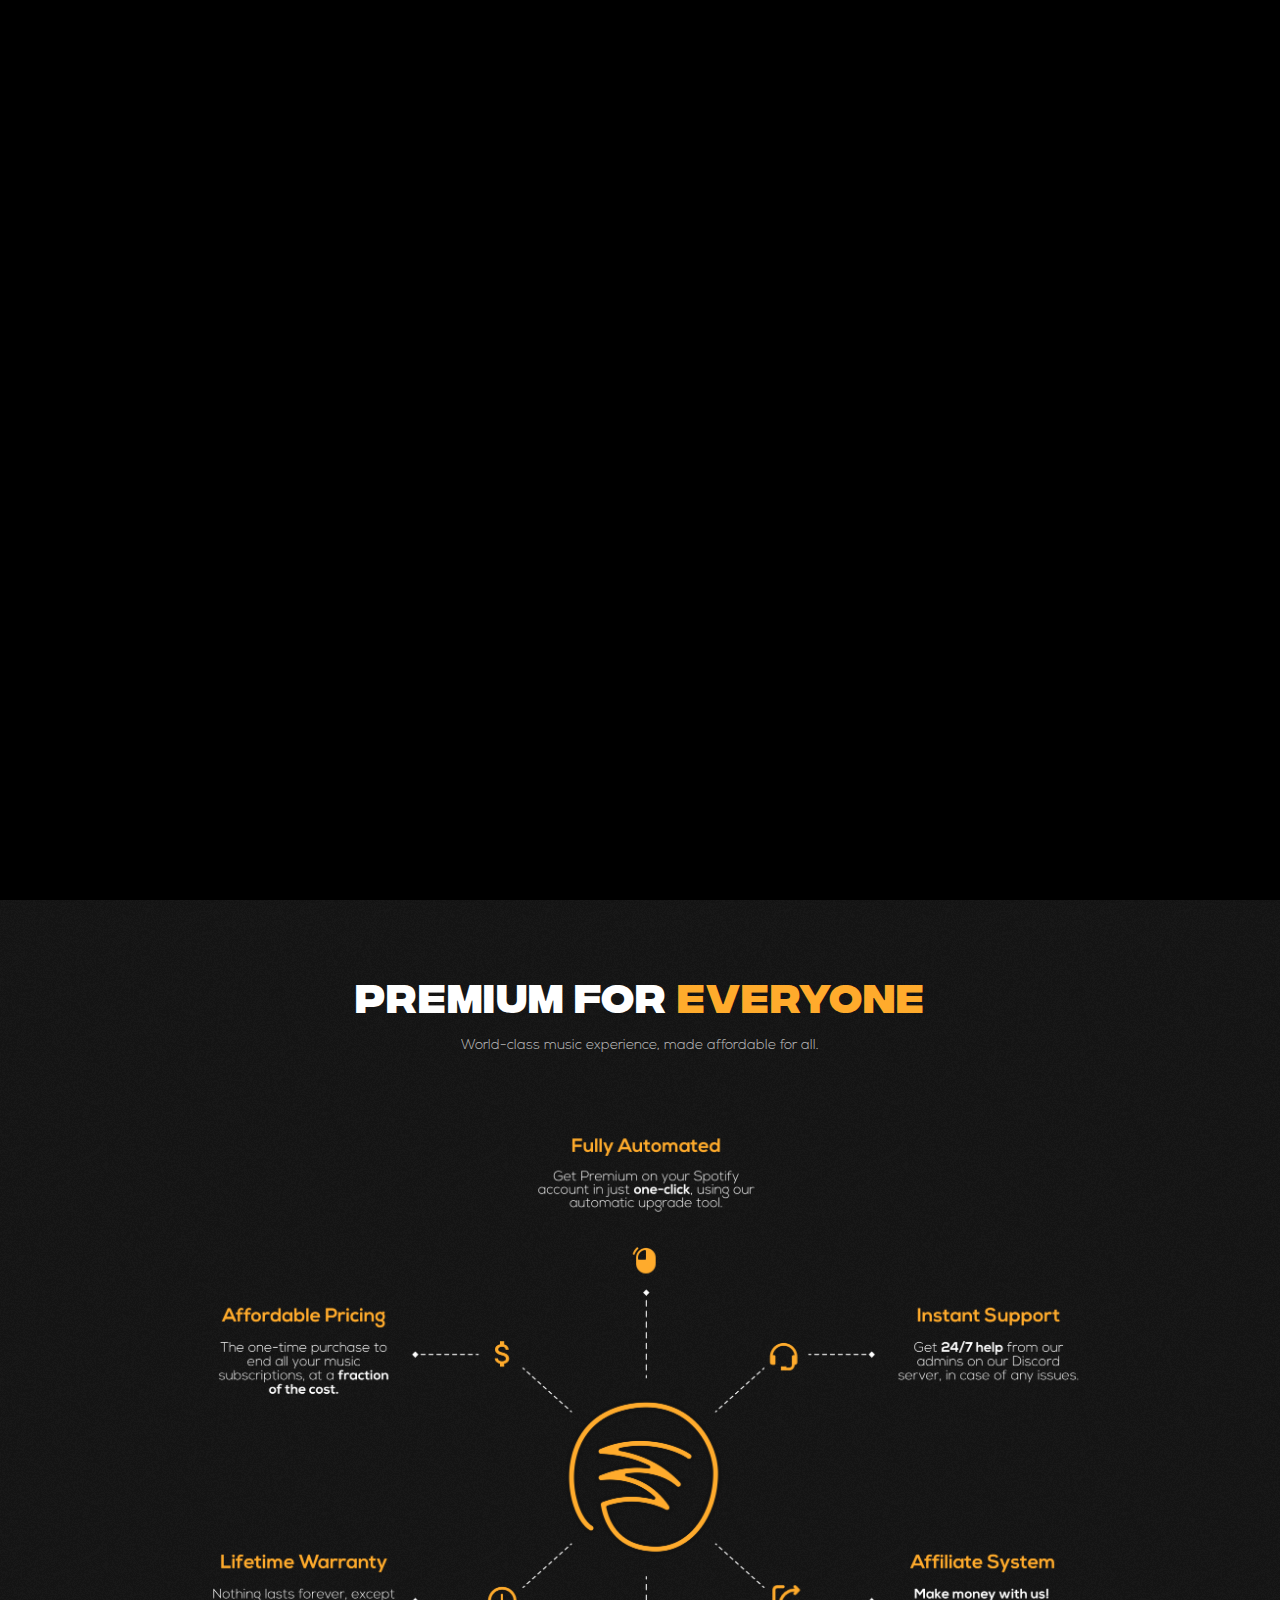
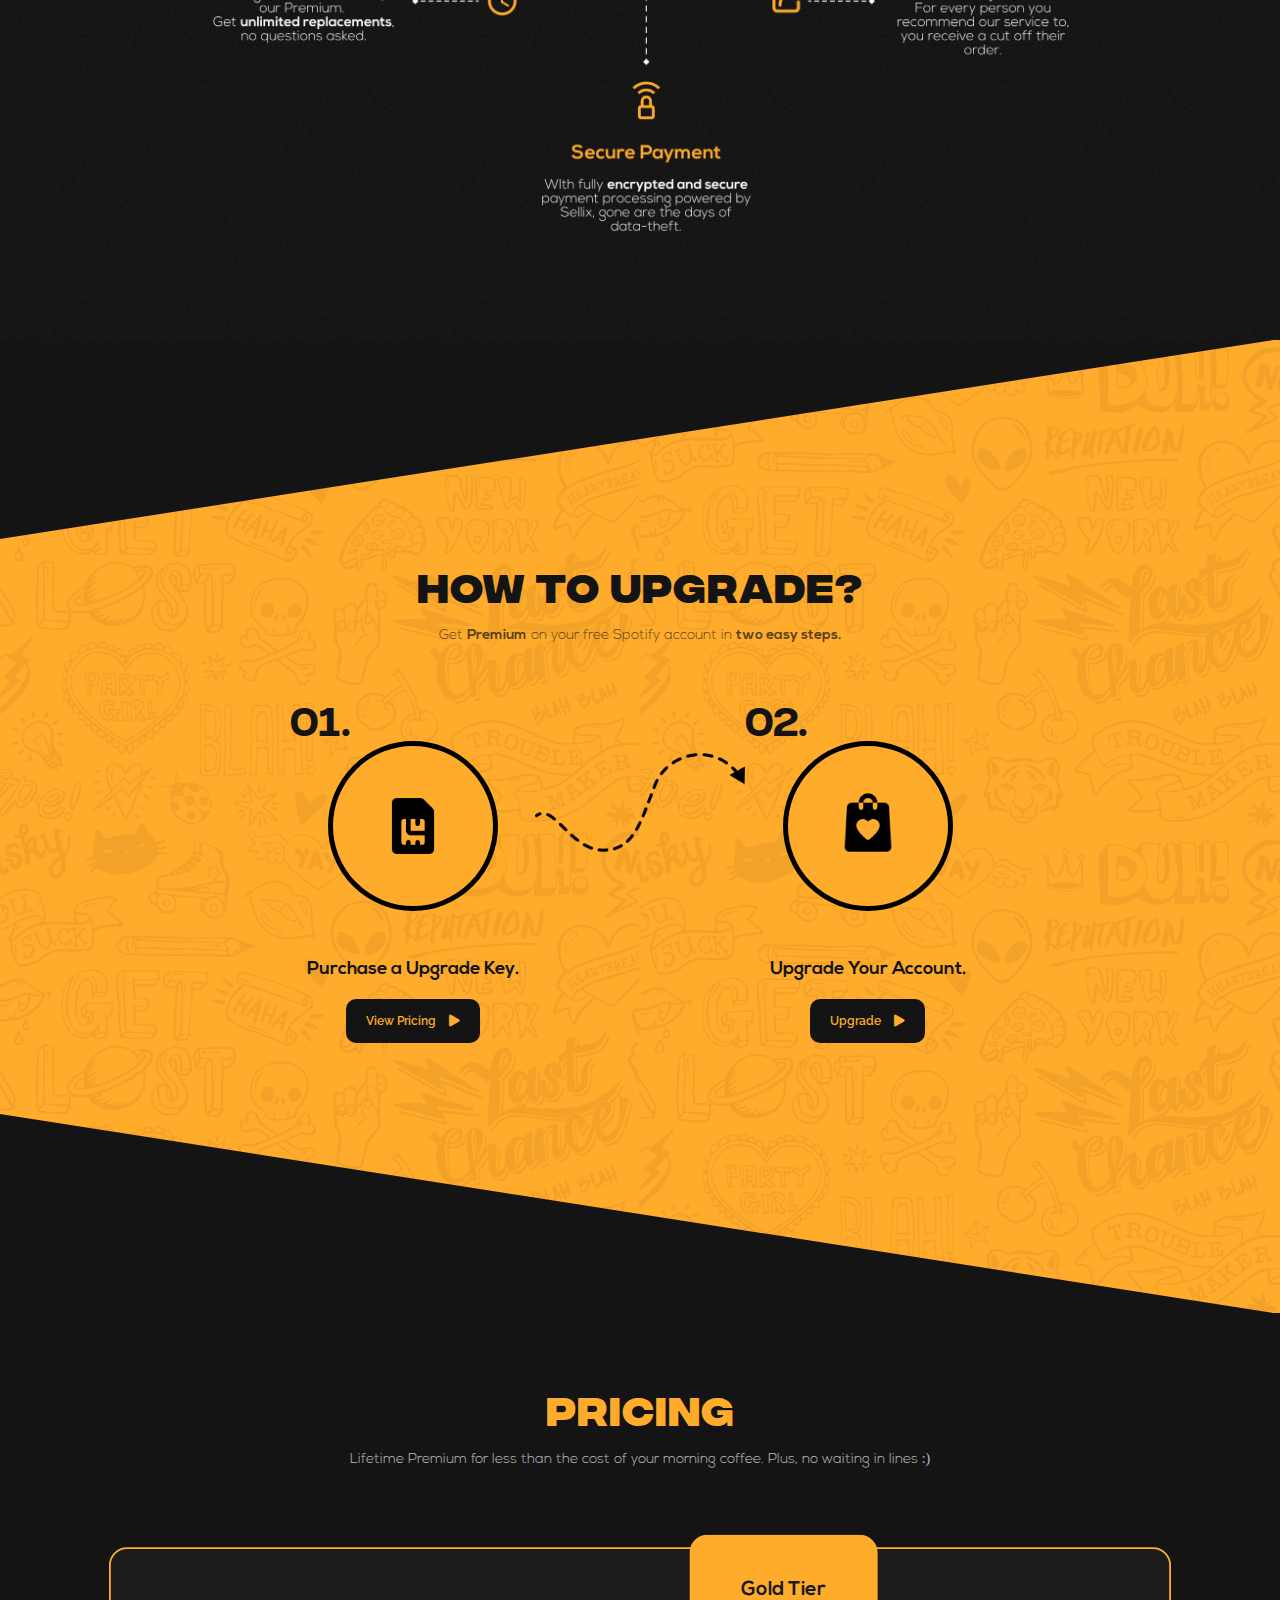
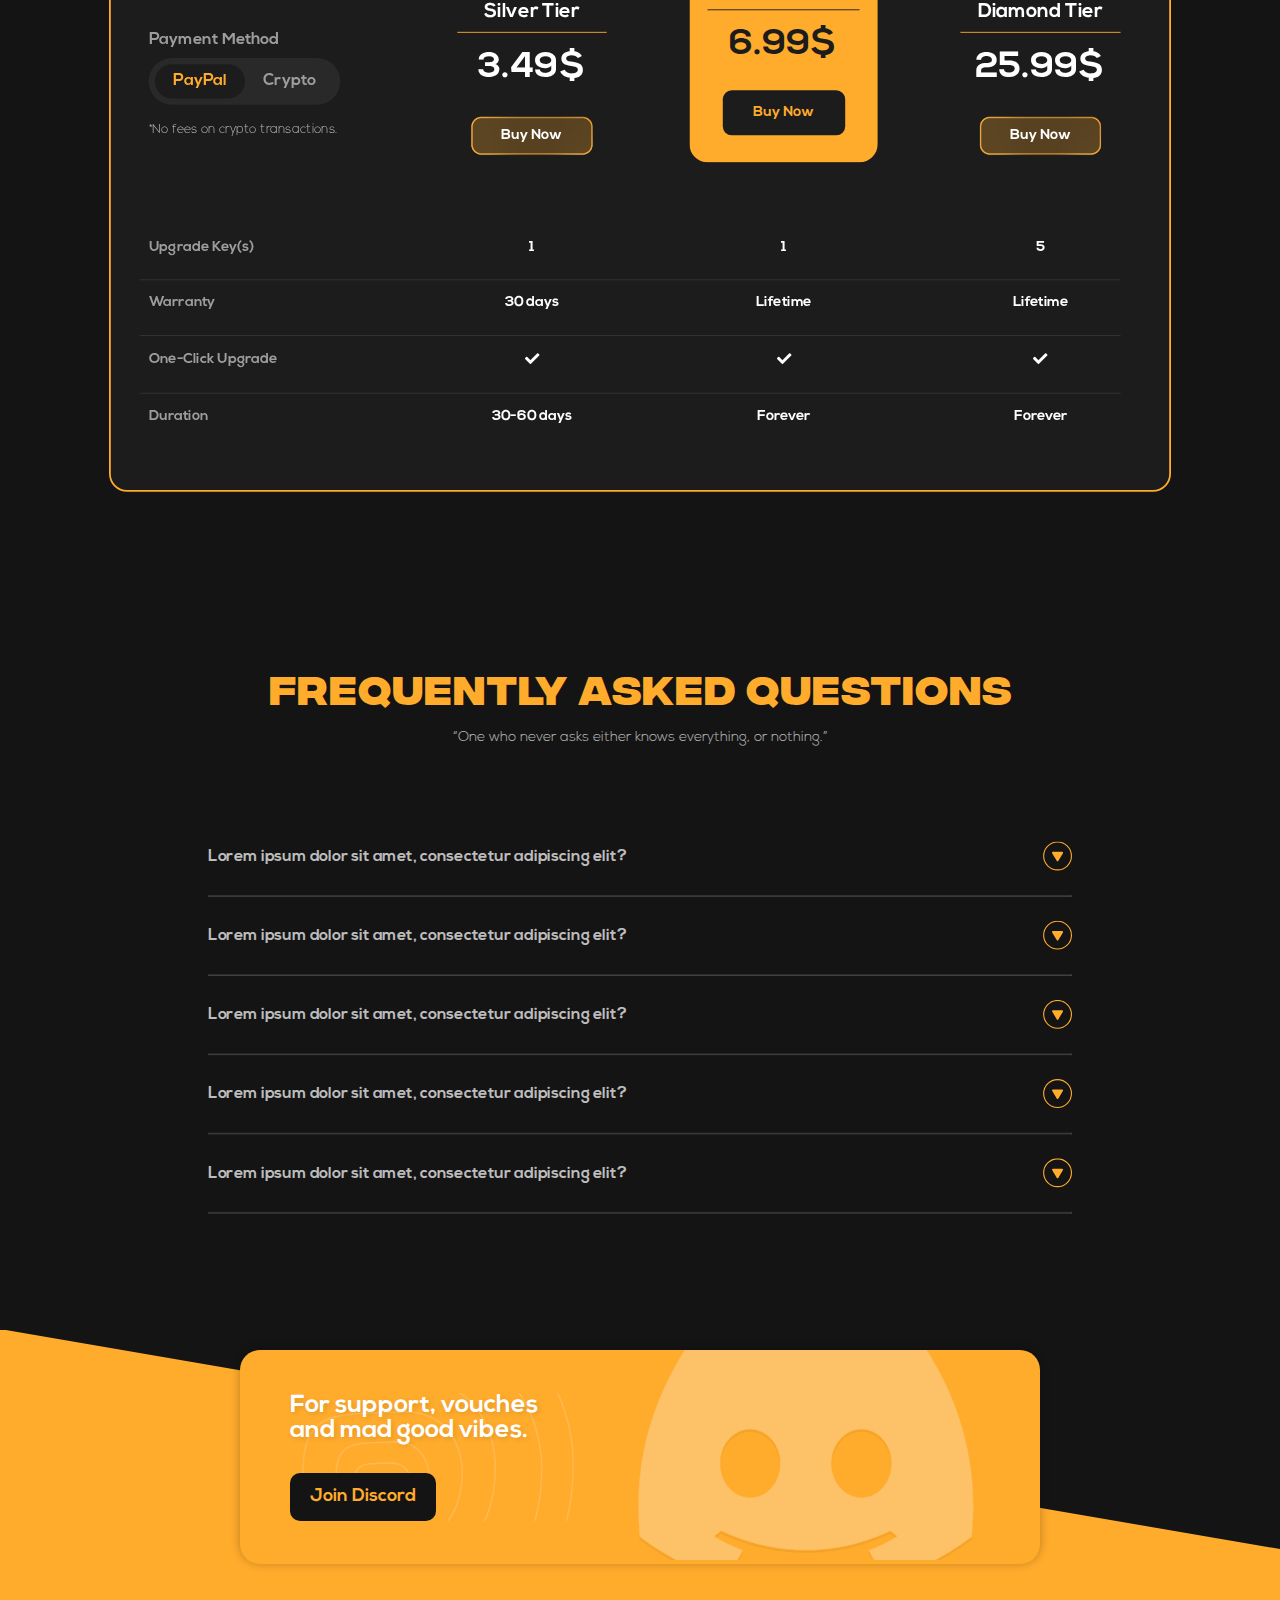
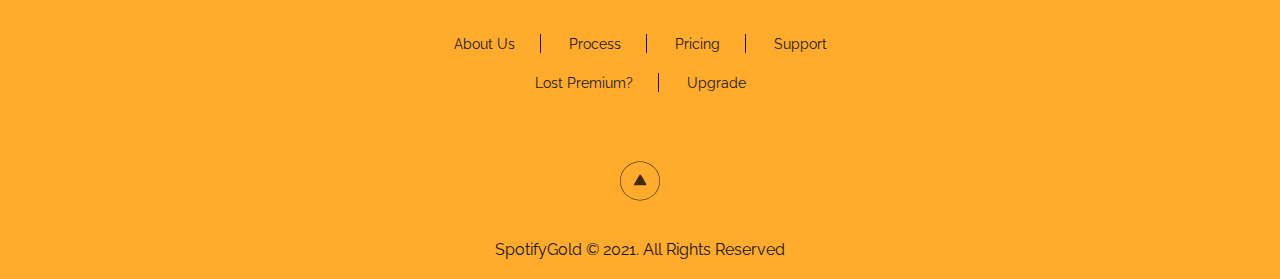
==== commit 03023840: "Re-enabled preloader" ====
--- a/index.html
+++ b/index.html
@@ -21,9 +21,9 @@
     ></script>
   </head>
   <body>
-    <!-- <div class="loader">
+    <div class="loader">
       <div class="loader_inner"></div>
-    </div> -->
+    </div>
 
     <header>
       <div class="wrapper">
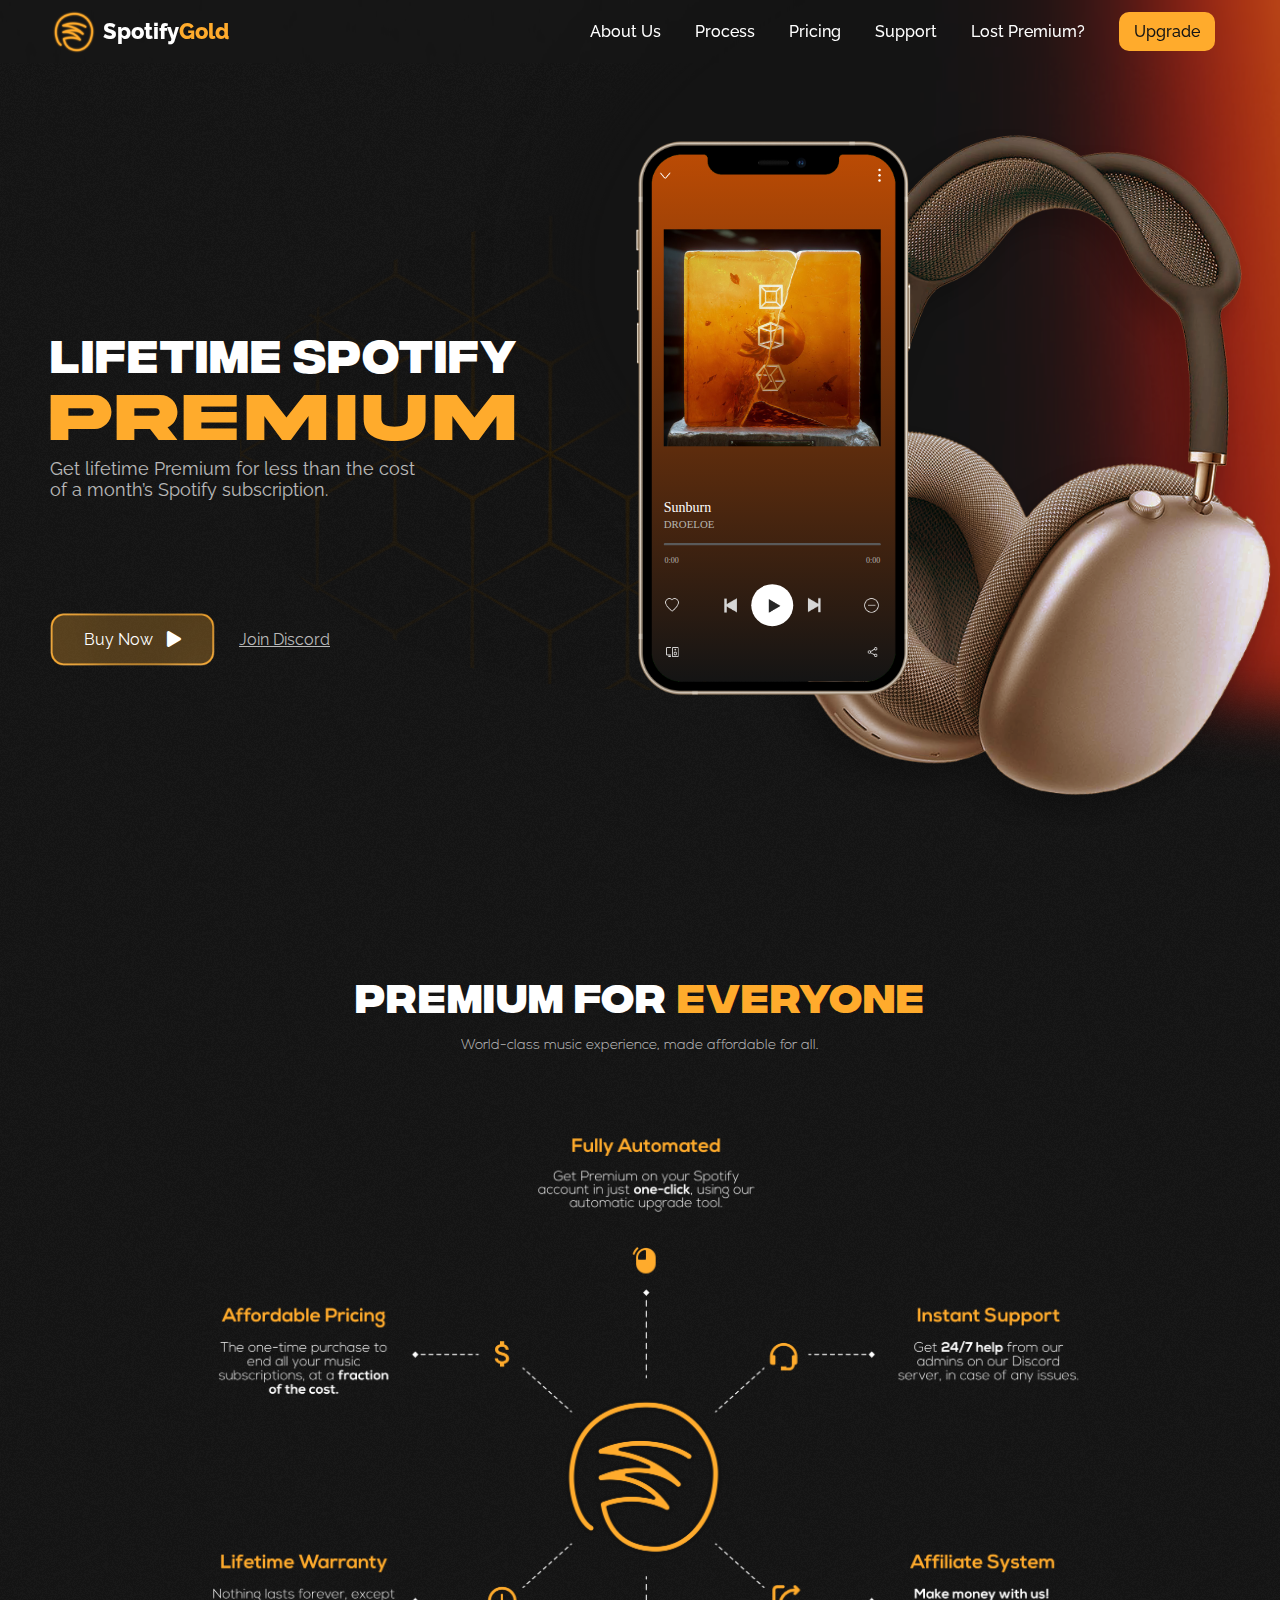
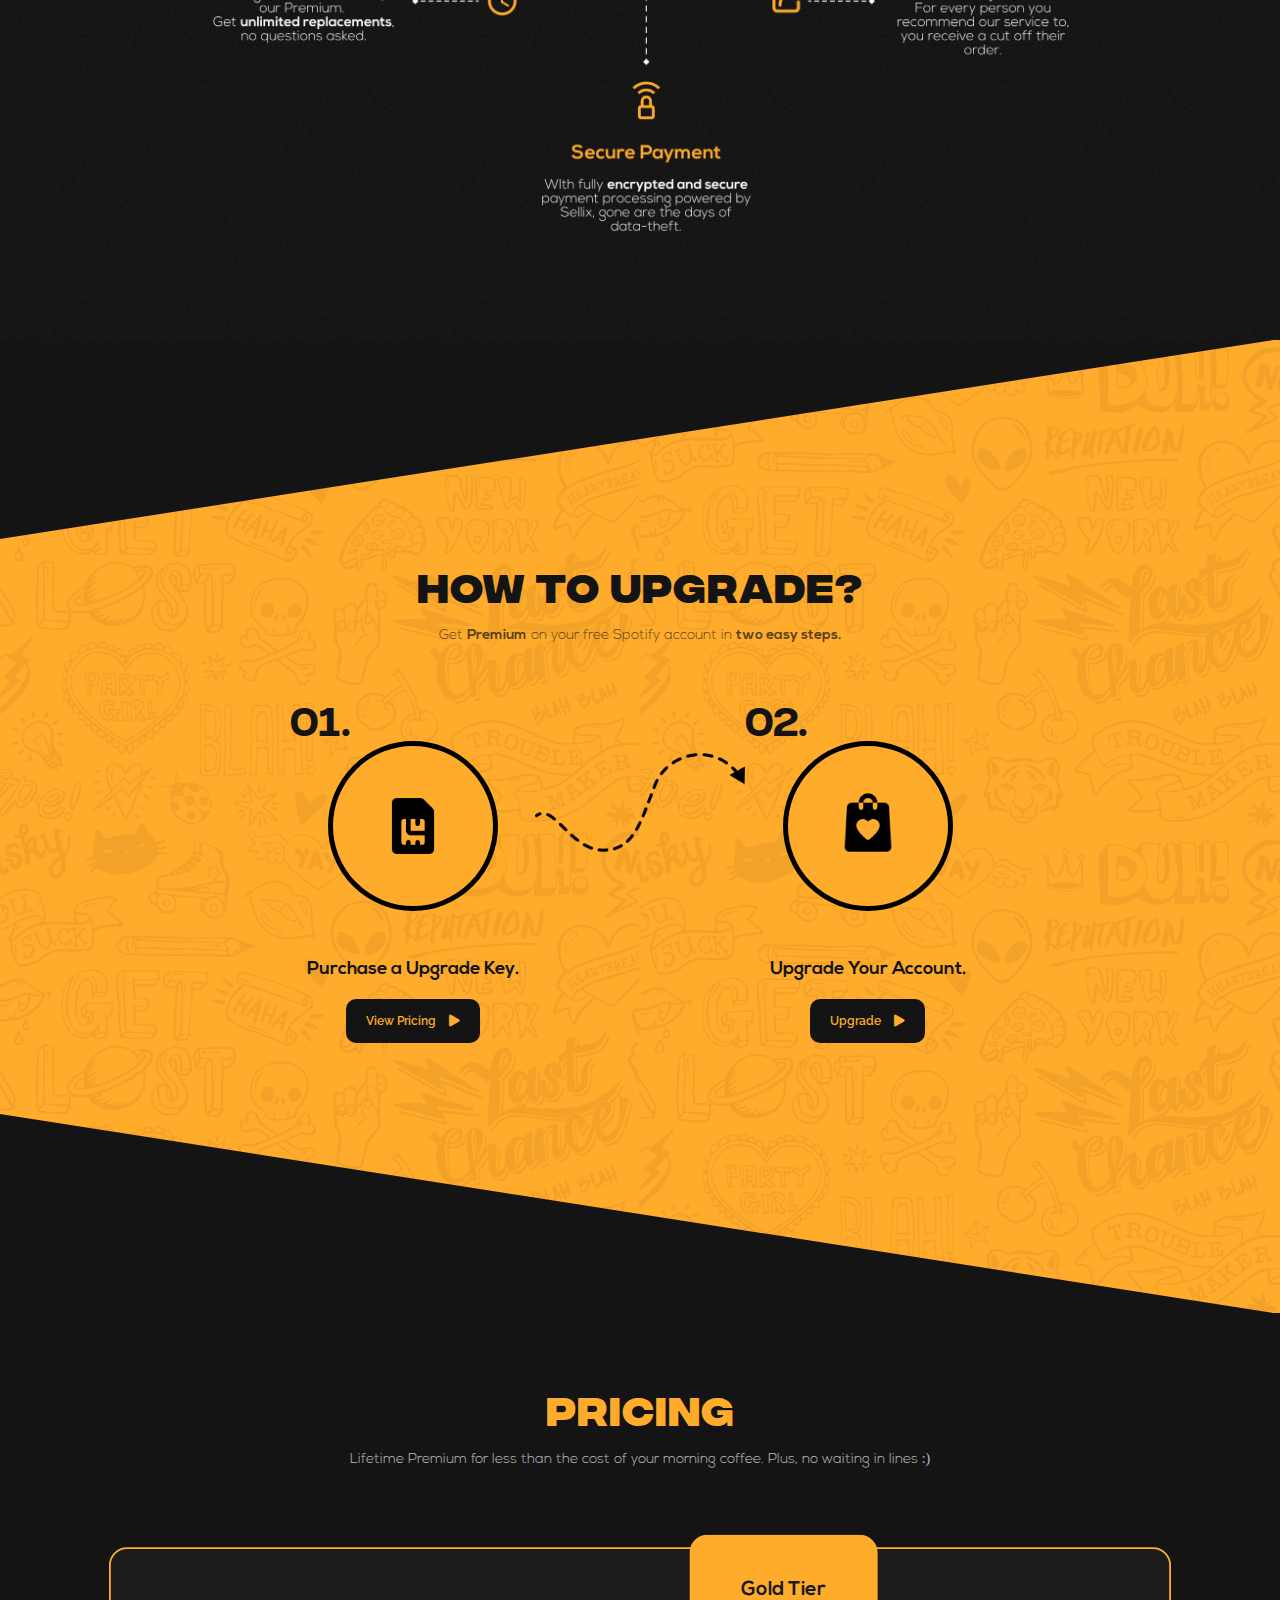
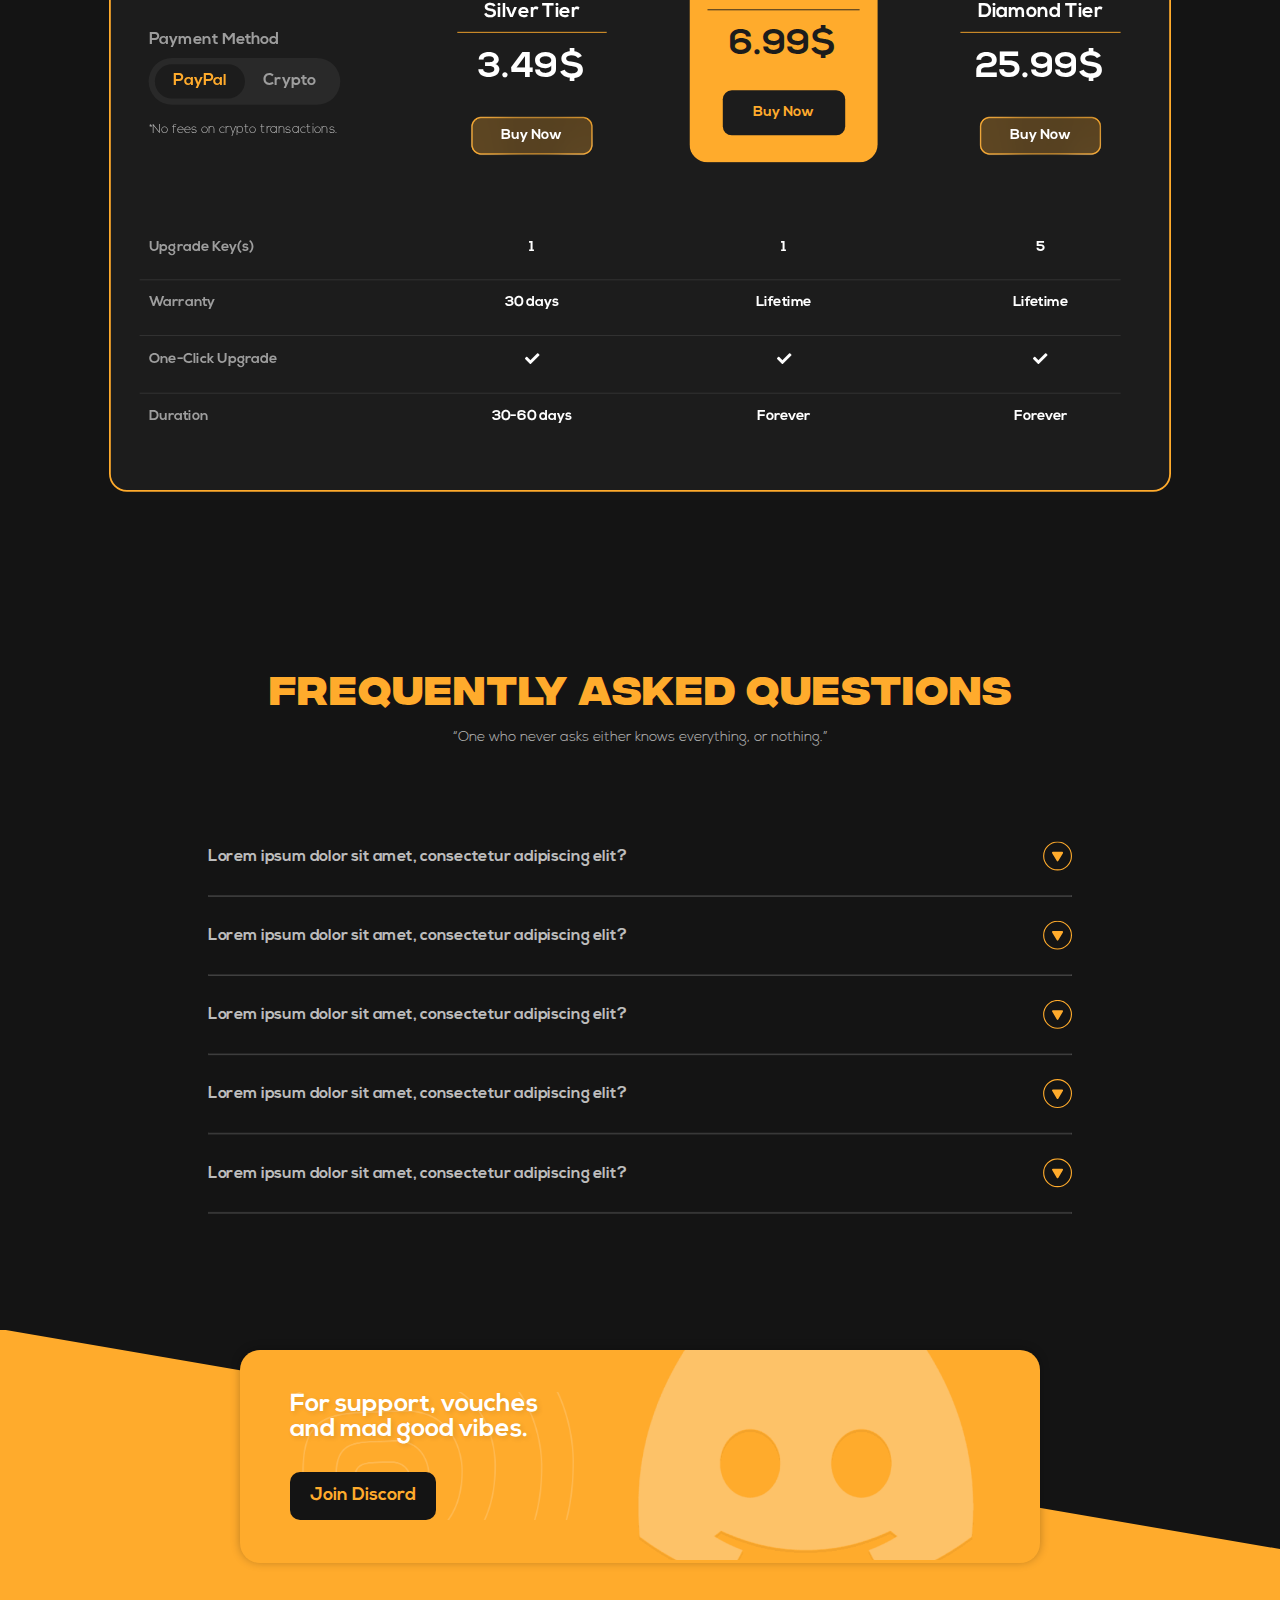
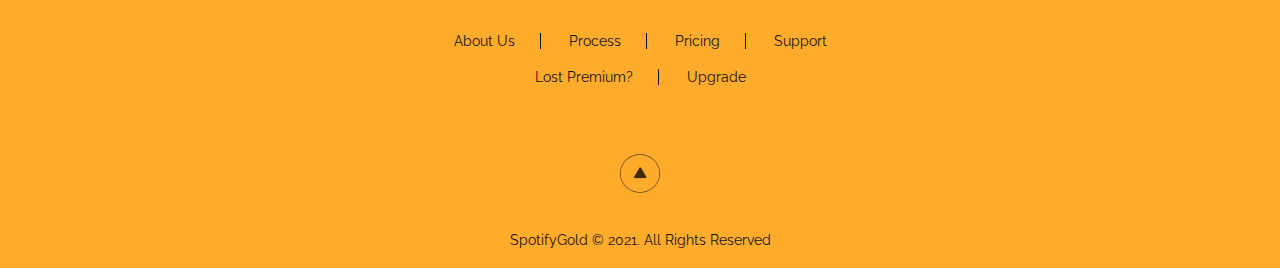
==== commit 2371ab2f: "Added functional app mockup" ====
--- a/index.html
+++ b/index.html
@@ -5,6 +5,7 @@
     <meta http-equiv="X-UA-Compatible" content="IE=edge" />
     <meta name="viewport" content="width=device-width, initial-scale=1.0" />
     <title>Landing page</title>
+    <link rel="stylesheet" href="./css/spotify.css" />
     <link rel="stylesheet" href="./style.css" />
     <link
       rel="stylesheet"
@@ -21,9 +22,9 @@
     ></script>
   </head>
   <body>
-    <div class="loader">
+    <!-- <div class="loader">
       <div class="loader_inner"></div>
-    </div>
+    </div> -->
 
     <header>
       <div class="wrapper">
@@ -102,7 +103,46 @@
           </div>
         </div>
         <div id="content">
-          <img src="images/mockup.png" id="mockup" alt="" />
+          <!-- <img src="images/mockup.png" id="mockup" alt="" /> -->
+          <div class="v333_314">
+            <img src="images/frame.png" id="frame" alt="" />
+            <div id="container">
+              <div class="v333_313"></div>
+              <div class="v333_327"></div>
+              <div class="v333_329"></div>
+              <div class="v333_330"></div>
+              <div class="v333_331"></div>
+              <div class="v328_722"></div>
+              <span class="v328_725">Sunburn</span
+              ><span class="v328_726">DROELOE</span>
+              <div class="v328_729"></div>
+              <div class="v328_730" id="seek"></div>
+              <span class="v328_732" id="time">0:00</span
+              ><span class="v328_733" id="totalTime">0:00</span>
+              <div class="v328_737"></div>
+              <div
+                class="v333_317"
+                id="playButton"
+                onclick="togglePlay()"
+              ></div>
+              <div class="v333_332"></div>
+              <div class="v333_369"></div>
+              <div class="v333_335"></div>
+              <div class="v333_334"></div>
+              <div class="v333_319" id="pause1" hidden></div>
+              <div class="v333_320" id="pause2" hidden></div>
+              <div class="play" id="play"></div>
+              <div class="v328_755"></div>
+              <div class="v328_758"></div>
+              <audio id="audio" preload="metadata">
+                <source
+                  id="source"
+                  src="audio/DROELOE - Sunburn.mp3"
+                  type="audio/mp3"
+                />
+              </audio>
+            </div>
+          </div>
           <img src="images/headphone.png" id="headphones" alt="" />
           <div id="grains"></div>
         </div>
--- a/css/spotify.css
+++ b/css/spotify.css
@@ -0,0 +1,304 @@
+* {
+  box-sizing: border-box;
+}
+body {
+  font-size: 14px;
+}
+.v333_314 {
+  opacity: 1;
+  transform: scale(0.35);
+  position: absolute;
+  top: -350px;
+  right: 150px;
+  z-index: 2;
+}
+#container {
+  width: 740px;
+  height: 1510px;
+  opacity: 1;
+  position: relative;
+  top: 0px;
+  transform: translate(35px, 35px);
+  left: 0px;
+}
+#frame {
+  position: absolute;
+  z-index: 2;
+  height: 105%;
+  left: -412px;
+  pointer-events: none;
+}
+#play {
+  width: 50px;
+  background: url("../images/Play.png");
+  background-size: auto;
+  background-size: cover;
+  height: 50px;
+  opacity: 0.85;
+  position: absolute;
+  top: 1269px;
+  left: 350px;
+  overflow: hidden;
+}
+.v333_313 {
+  width: 740px;
+  height: 100%;
+  background: linear-gradient(rgba(187, 75, 4, 1), rgba(20, 20, 20, 1));
+  opacity: 1;
+  position: relative;
+  top: 0px;
+  left: 0px;
+  border-top-left-radius: 100px;
+  border-top-right-radius: 100px;
+  border-bottom-left-radius: 100px;
+  border-bottom-right-radius: 100px;
+  overflow: hidden;
+}
+.v333_327 {
+  width: 31px;
+  height: 18px;
+  background: url("../images/v333_327.png");
+  background-size: cover;
+  opacity: 1;
+  position: absolute;
+  top: 55px;
+  left: 49px;
+}
+.v333_329 {
+  width: 7px;
+  height: 7px;
+  background: rgba(255, 255, 255, 1);
+  opacity: 1;
+  position: absolute;
+  top: 45px;
+  left: 673px;
+  border-radius: 50%;
+}
+.v333_330 {
+  width: 7px;
+  height: 7px;
+  background: rgba(255, 255, 255, 1);
+  opacity: 1;
+  position: absolute;
+  top: 60px;
+  left: 673px;
+  border-radius: 50%;
+}
+.v333_331 {
+  width: 7px;
+  height: 7px;
+  background: rgba(255, 255, 255, 1);
+  opacity: 1;
+  position: absolute;
+  top: 75px;
+  left: 673px;
+  border-radius: 50%;
+}
+.v328_722 {
+  width: 620px;
+  height: 620px;
+  background: url("../images/v328_722.png");
+  background-repeat: no-repeat;
+  background-position: center center;
+  background-size: cover;
+  opacity: 1;
+  position: absolute;
+  top: 218px;
+  left: 60px;
+  overflow: hidden;
+}
+.v328_725 {
+  width: 166px;
+  color: rgba(255, 255, 255, 1);
+  position: absolute;
+  top: 988px;
+  left: 60px;
+  font-family: Open Sans;
+  font-weight: SemiBold;
+  font-size: 40px;
+  opacity: 1;
+  text-align: left;
+}
+.v328_726 {
+  width: 143px;
+  color: rgba(183, 182, 177, 1);
+  position: absolute;
+  top: 1042px;
+  left: 60px;
+  font-family: Open Sans;
+  font-weight: SemiBold;
+  font-size: 31px;
+  opacity: 1;
+  text-align: left;
+}
+.v328_729 {
+  width: 620px;
+  height: 7px;
+  background: rgba(90, 90, 90, 1);
+  opacity: 1;
+  position: absolute;
+  top: 1114px;
+  left: 60px;
+  border-top-left-radius: 4px;
+  border-top-right-radius: 4px;
+  border-bottom-left-radius: 4px;
+  border-bottom-right-radius: 4px;
+  overflow: hidden;
+}
+.v328_730 {
+  width: 0px;
+  height: 7px;
+  background: rgba(255, 255, 255, 1);
+  opacity: 1;
+  position: absolute;
+  top: 1114px;
+  left: 60px;
+  border-top-left-radius: 4px;
+  border-top-right-radius: 4px;
+  border-bottom-left-radius: 4px;
+  border-bottom-right-radius: 4px;
+  overflow: hidden;
+}
+.v328_732 {
+  width: 46px;
+  color: rgba(183, 182, 177, 1);
+  position: absolute;
+  top: 1151px;
+  left: 62px;
+  font-family: Open Sans;
+  font-weight: Regular;
+  font-size: 23px;
+  opacity: 1;
+  text-align: left;
+}
+.v328_733 {
+  width: 46px;
+  color: rgba(183, 182, 177, 1);
+  position: absolute;
+  top: 1151px;
+  left: 633px;
+  font-family: Open Sans;
+  font-weight: Regular;
+  font-size: 23px;
+  opacity: 1;
+  text-align: right;
+}
+.v328_737 {
+  width: 39px;
+  height: 39px;
+  opacity: 1;
+  position: absolute;
+  top: 1272px;
+  left: 64px;
+  background: url("../images/v328_737.png");
+  background-size: cover;
+}
+.v333_317 {
+  width: 120px;
+  height: 120px;
+  background: rgba(255, 255, 255, 1);
+  opacity: 1;
+  position: absolute;
+  top: 1232px;
+  background: url("../images/v333_317.png");
+  background-size: cover;
+  border-radius: 50%;
+  left: 310px;
+  animation: orb 1.8s infinite;
+  cursor: pointer;
+  z-index: 100;
+}
+@keyframes orb {
+  0%,
+  100% {
+    box-shadow: 0 0 5px 2px #ffb98e;
+  }
+  50% {
+    box-shadow: 0 0 40px 4px #ffb98e;
+  }
+}
+.v333_332 {
+  width: 36px;
+  height: 41px;
+  background: rgba(213, 213, 213, 1);
+  opacity: 1;
+  position: absolute;
+  background: url("../images/v333_332.png");
+  background-size: cover;
+  top: 1271px;
+  left: 472px;
+}
+.v333_369 {
+  width: 41px;
+  height: 41px;
+  background: rgba(213, 213, 213, 1);
+  opacity: 1;
+  background: url("../images/minus.png");
+  background-size: cover;
+  position: absolute;
+  top: 1272px;
+  left: 633px;
+}
+.v333_335 {
+  width: 36px;
+  height: 41px;
+  background: rgba(213, 213, 213, 1);
+  opacity: 1;
+  background: url("../images/v333_335.png");
+  background-size: cover;
+  position: absolute;
+  top: 1272px;
+  left: 233px;
+}
+.v333_334 {
+  width: 120px;
+  height: 120px;
+  background: rgba(255, 255, 255, 1);
+  opacity: 1;
+  position: absolute;
+  top: 1232px;
+  left: 310px;
+  border-radius: 50%;
+}
+.v333_319 {
+  width: 10px;
+  height: 40px;
+  background: rgba(0, 0, 0, 1);
+  opacity: 1;
+  position: absolute;
+  top: 1272px;
+  left: 377px;
+  overflow: hidden;
+}
+.v333_320 {
+  width: 10px;
+  height: 40px;
+  background: rgba(0, 0, 0, 1);
+  opacity: 1;
+  position: absolute;
+  top: 1272px;
+  left: 354px;
+  overflow: hidden;
+}
+.v328_755 {
+  width: 35px;
+  height: 28px;
+  background: rgba(255, 255, 255, 1);
+  opacity: 1;
+  position: absolute;
+  top: 1412px;
+  background: url("../images/v328_755.png");
+  background-size: cover;
+  left: 67px;
+}
+.v328_758 {
+  width: 27px;
+  height: 28px;
+  background: rgba(255, 255, 255, 1);
+  opacity: 1;
+  position: absolute;
+  top: 1412px;
+  left: 643px;
+  background: url("../images/v328_758.png");
+  background-size: cover;
+}
--- a/style.css
+++ b/style.css
@@ -41,9 +41,9 @@
   z-index: 2;
 }
 #headphones {
-  height: 90%;
+  height: 80%;
   position: absolute;
-  top: 75px;
+  top: 105px;
   right: -50px;
 }
 .breaker {
@@ -1100,9 +1100,13 @@
 }
 
 @media screen and (max-width: 1080px) {
+  #content {
+    display: none;
+  }
   .magic {
     left: calc(50% - 20rem);
     width: 40rem;
+    display: none;
   }
   #arrow1 {
     display: none;
